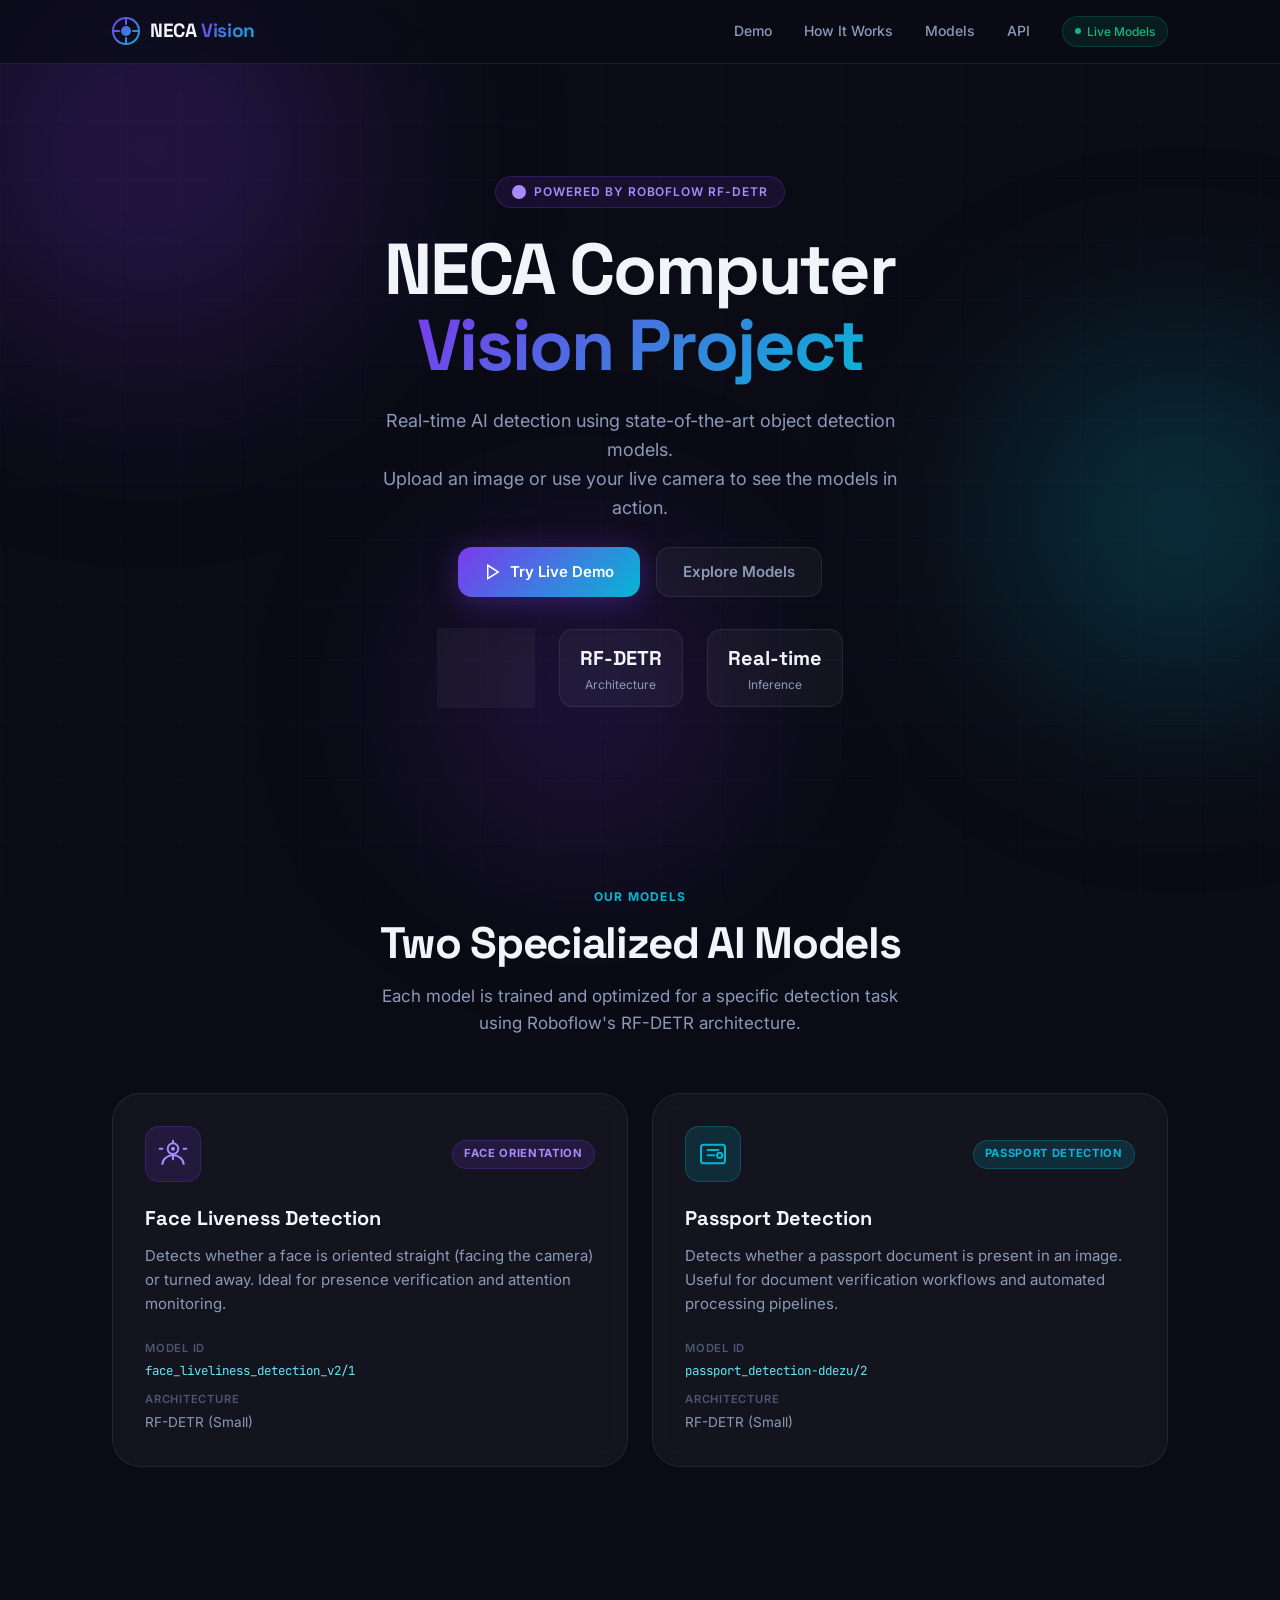
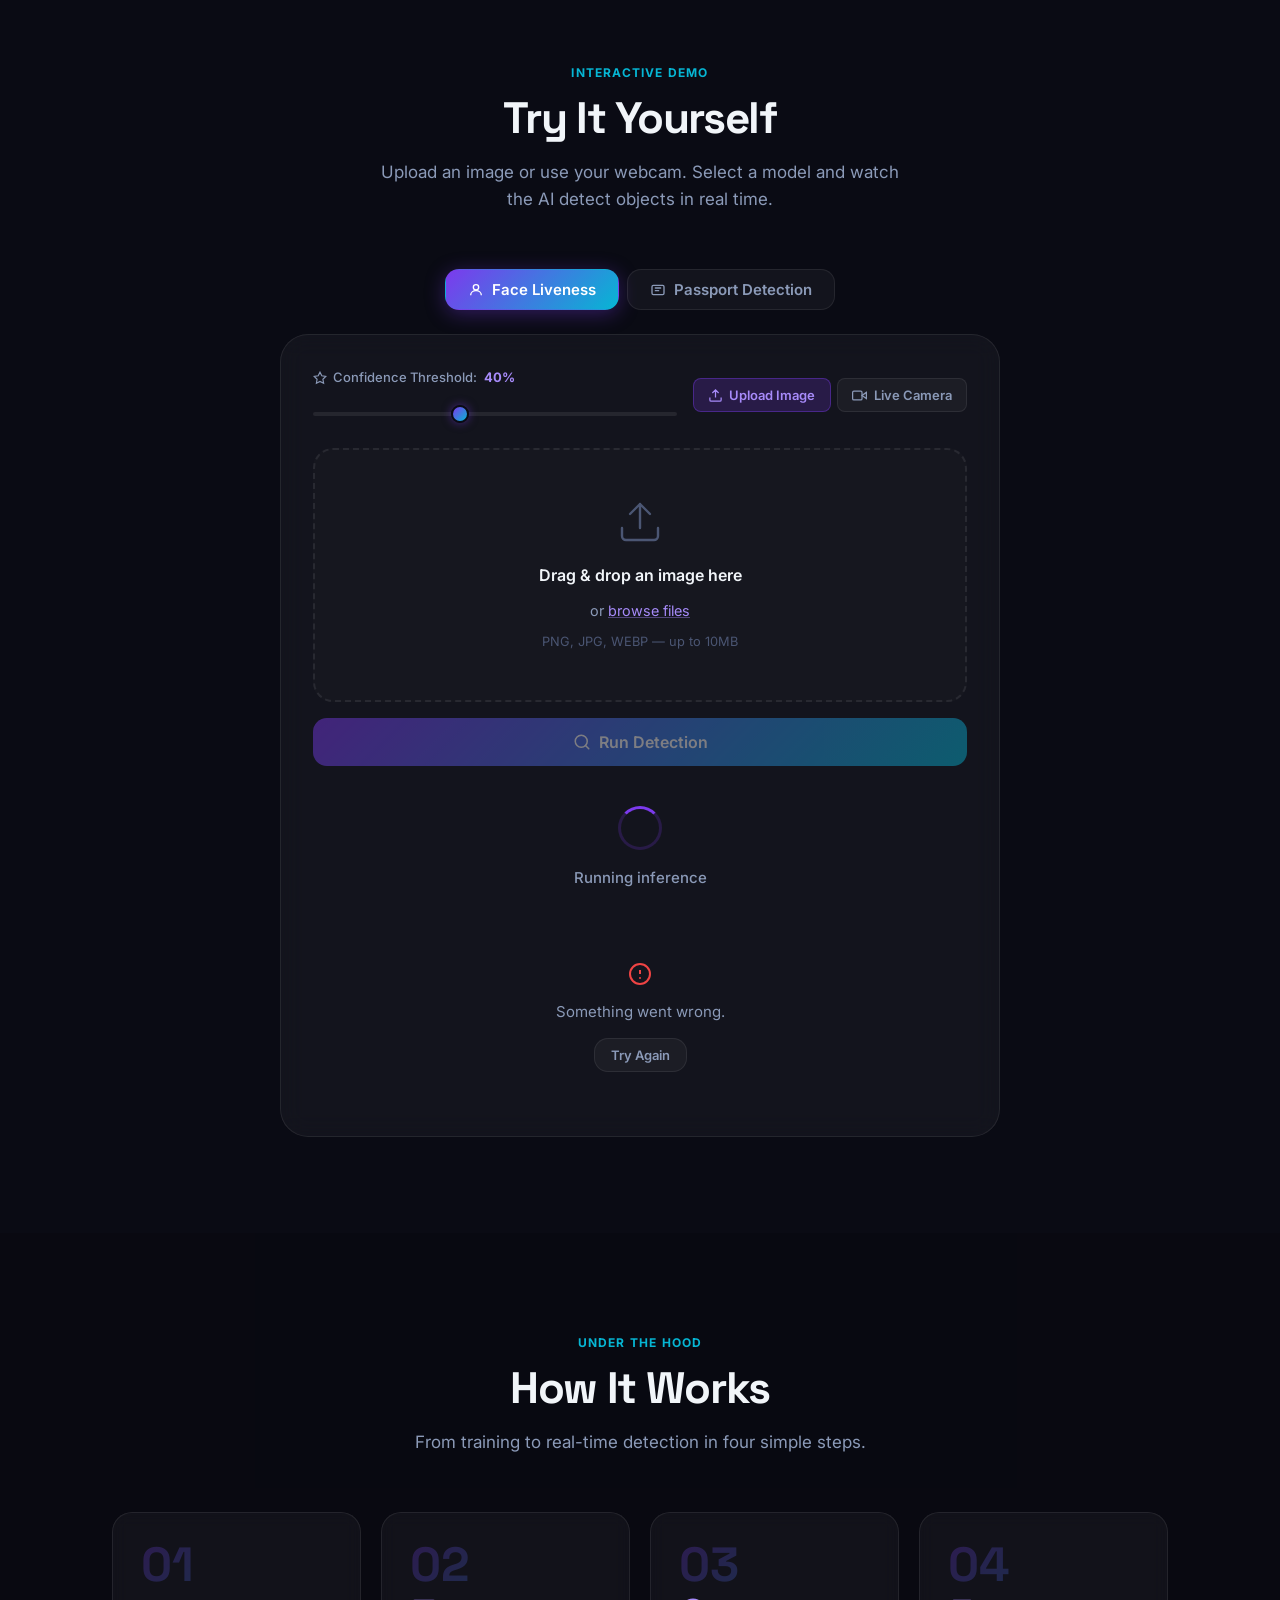
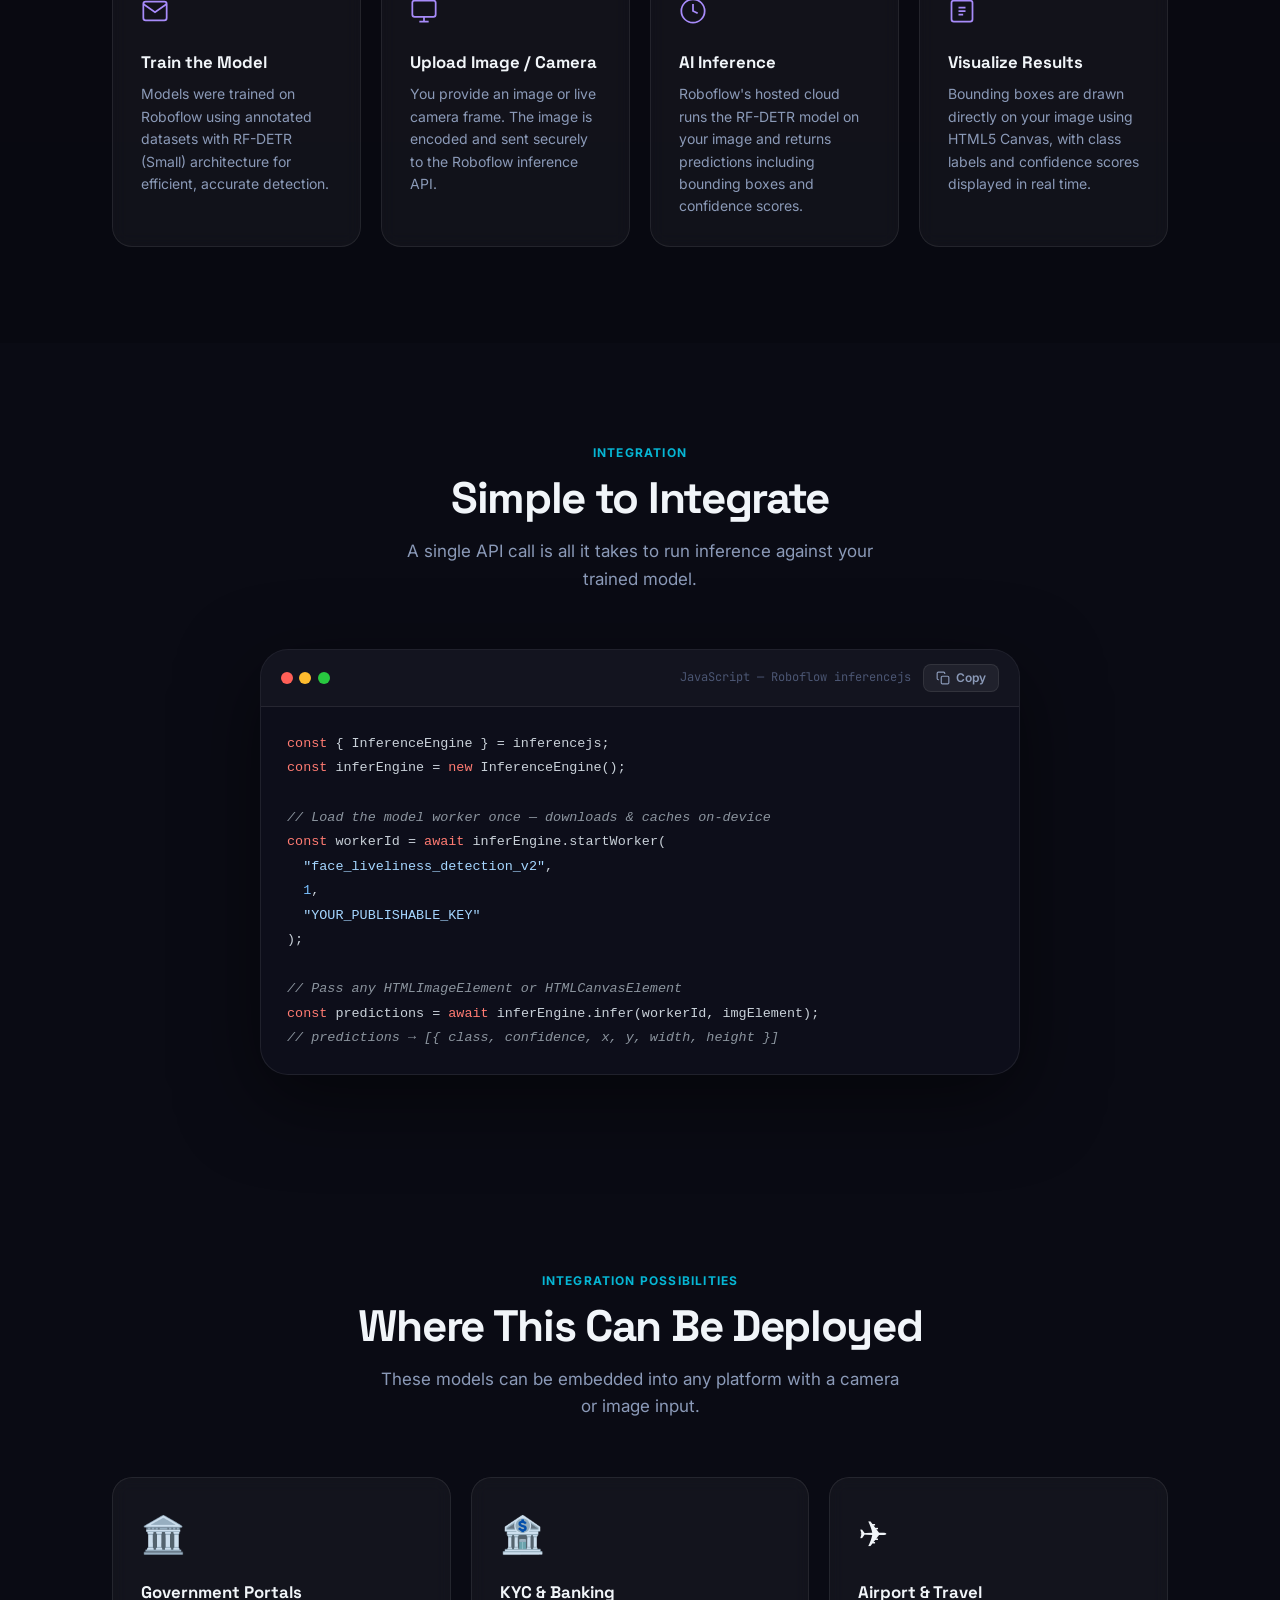
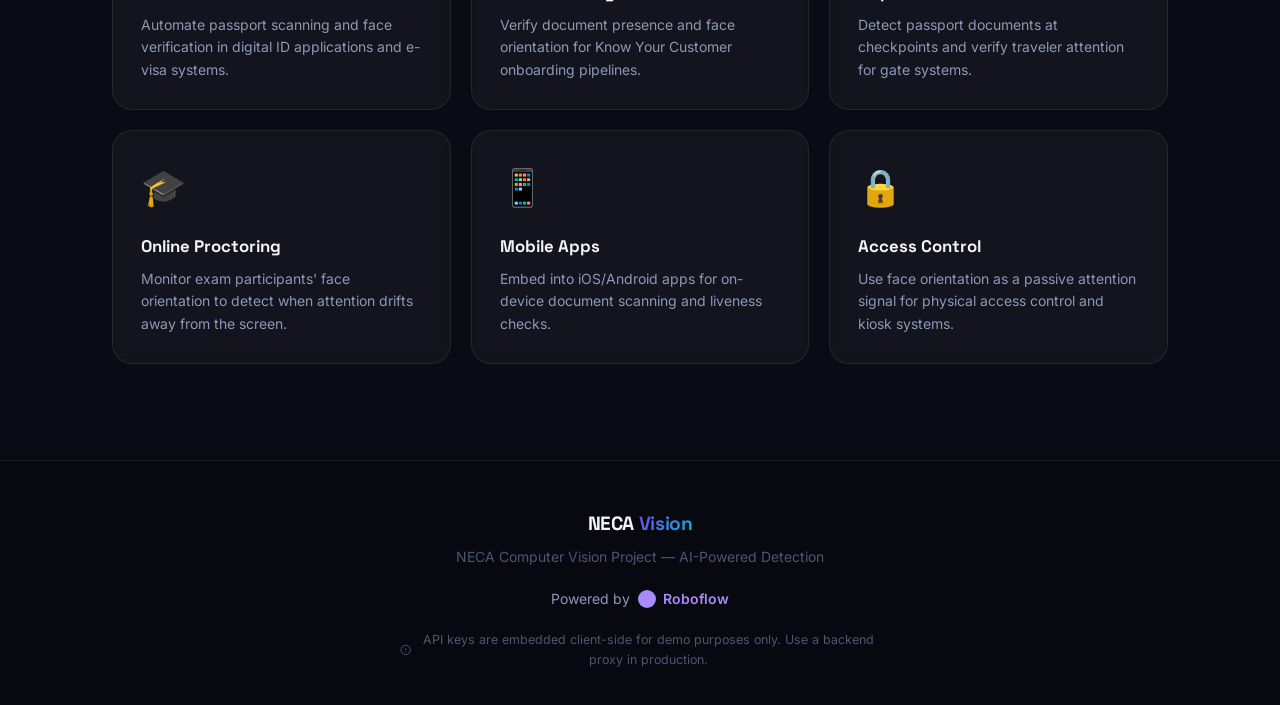
==== index.html @ ef8a3732 "Initialize project with modern UI tool" ====
<!DOCTYPE html>
<html lang="en">
<head>
  <meta charset="UTF-8" />
  <meta name="viewport" content="width=device-width, initial-scale=1.0" />
  <title>NECA Computer Vision Project | AI-Powered Detection</title>
  <meta name="description" content="NECA Computer Vision Project — Real-time AI object detection powered by Roboflow. Demonstrates face orientation and passport detection using state-of-the-art RF-DETR models." />

  <!-- Google Fonts -->
  <link rel="preconnect" href="https://fonts.googleapis.com" />
  <link rel="preconnect" href="https://fonts.gstatic.com" crossorigin />
  <link href="https://fonts.googleapis.com/css2?family=Space+Grotesk:wght@400;500;600;700;800&family=Inter:wght@300;400;500;600&family=JetBrains+Mono:wght@400;500&display=swap" rel="stylesheet" />

  <link rel="stylesheet" href="styles.css" />
</head>
<body>

  <!-- Animated Background -->
  <div class="bg-grid" aria-hidden="true"></div>
  <div class="bg-orbs" aria-hidden="true">
    <div class="orb orb-1"></div>
    <div class="orb orb-2"></div>
    <div class="orb orb-3"></div>
  </div>

  <!-- ─── HEADER ─── -->
  <header class="site-header" id="top">
    <div class="header-inner container">
      <div class="logo">
        <div class="logo-icon" aria-hidden="true">
          <svg width="28" height="28" viewBox="0 0 28 28" fill="none">
            <circle cx="14" cy="14" r="13" stroke="url(#lg1)" stroke-width="2"/>
            <circle cx="14" cy="14" r="5" fill="url(#lg2)"/>
            <line x1="14" y1="1" x2="14" y2="7" stroke="url(#lg1)" stroke-width="2" stroke-linecap="round"/>
            <line x1="14" y1="21" x2="14" y2="27" stroke="url(#lg1)" stroke-width="2" stroke-linecap="round"/>
            <line x1="1" y1="14" x2="7" y2="14" stroke="url(#lg1)" stroke-width="2" stroke-linecap="round"/>
            <line x1="21" y1="14" x2="27" y2="14" stroke="url(#lg1)" stroke-width="2" stroke-linecap="round"/>
            <defs>
              <linearGradient id="lg1" x1="0" y1="0" x2="28" y2="28" gradientUnits="userSpaceOnUse">
                <stop stop-color="#7C3AED"/>
                <stop offset="1" stop-color="#06B6D4"/>
              </linearGradient>
              <linearGradient id="lg2" x1="0" y1="0" x2="28" y2="28" gradientUnits="userSpaceOnUse">
                <stop stop-color="#7C3AED"/>
                <stop offset="1" stop-color="#06B6D4"/>
              </linearGradient>
            </defs>
          </svg>
        </div>
        <span class="logo-text">NECA<span class="logo-accent"> Vision</span></span>
      </div>
      <nav class="header-nav" aria-label="Main navigation">
        <a href="#demo" class="nav-link">Demo</a>
        <a href="#how-it-works" class="nav-link">How It Works</a>
        <a href="#models" class="nav-link">Models</a>
        <a href="#code-snippet" class="nav-link">API</a>
      </nav>
      <div class="header-badge">
        <span class="badge-dot" aria-hidden="true"></span>
        <span>Live Models</span>
      </div>
    </div>
  </header>

  <!-- ─── HERO ─── -->
  <section class="hero" aria-labelledby="hero-title">
    <div class="container hero-inner">
      <div class="hero-tag">
        <svg width="14" height="14" viewBox="0 0 14 14" fill="currentColor" aria-hidden="true"><circle cx="7" cy="7" r="7"/></svg>
        Powered by Roboflow RF-DETR
      </div>
      <h1 class="hero-title" id="hero-title">
        NECA Computer<br/>
        <span class="gradient-text">Vision Project</span>
      </h1>
      <p class="hero-sub">
        Real-time AI detection using state-of-the-art object detection models.<br/>
        Upload an image or use your live camera to see the models in action.
      </p>
      <div class="hero-actions">
        <a href="#demo" class="btn btn-primary" id="cta-demo">
          <svg width="18" height="18" fill="none" stroke="currentColor" stroke-width="2" viewBox="0 0 24 24" aria-hidden="true"><polygon points="5 3 19 12 5 21 5 3"/></svg>
          Try Live Demo
        </a>
        <a href="#models" class="btn btn-ghost" id="cta-models">Explore Models</a>
      </div>

      <!-- Floating stat pills -->
      <div class="hero-stats" aria-label="Project stats">
        <div class="stat-pill">
          <span class="stat-value">2</span>
          <span class="stat-label">AI Models</span>
        </div>
        <div class="stat-pill">
          <span class="stat-value">RF-DETR</span>
          <span class="stat-label">Architecture</span>
        </div>
        <div class="stat-pill">
          <span class="stat-value">Real-time</span>
          <span class="stat-label">Inference</span>
        </div>
      </div>
    </div>
  </section>

  <!-- ─── MODEL CARDS ─── -->
  <section class="models-section" id="models" aria-labelledby="models-title">
    <div class="container">
      <div class="section-header">
        <div class="section-tag">Our Models</div>
        <h2 class="section-title" id="models-title">Two Specialized AI Models</h2>
        <p class="section-sub">Each model is trained and optimized for a specific detection task using Roboflow's RF-DETR architecture.</p>
      </div>
      <div class="model-cards-grid">
        <!-- Model A Card -->
        <article class="model-card" aria-labelledby="model-a-title">
          <div class="model-card-header">
            <div class="model-icon model-icon-a" aria-hidden="true">
              <svg width="32" height="32" fill="none" stroke="currentColor" stroke-width="1.5" viewBox="0 0 24 24"><circle cx="12" cy="8" r="4"/><path d="M4 20c0-4 3.6-7 8-7s8 3 8 7"/><circle cx="12" cy="8" r="1.5" fill="currentColor" stroke="none"/><path d="M12 2v2M12 14v2M2 8h2M20 8h2" stroke-linecap="round"/></svg>
            </div>
            <span class="model-badge model-badge-a">Face Orientation</span>
          </div>
          <h3 class="model-card-title" id="model-a-title">Face Liveness Detection</h3>
          <p class="model-card-desc">Detects whether a face is oriented straight (facing the camera) or turned away. Ideal for presence verification and attention monitoring.</p>
          <div class="model-meta">
            <div class="model-meta-item">
              <span class="meta-label">Model ID</span>
              <code class="meta-value">face_liveliness_detection_v2/1</code>
            </div>
            <div class="model-meta-item">
              <span class="meta-label">Architecture</span>
              <span class="meta-value">RF-DETR (Small)</span>
            </div>
          </div>
        </article>

        <!-- Model B Card -->
        <article class="model-card" aria-labelledby="model-b-title">
          <div class="model-card-header">
            <div class="model-icon model-icon-b" aria-hidden="true">
              <svg width="32" height="32" fill="none" stroke="currentColor" stroke-width="1.5" viewBox="0 0 24 24"><rect x="3" y="5" width="18" height="14" rx="2"/><path d="M8 9h8M8 13h5" stroke-linecap="round"/><circle cx="17" cy="13" r="2"/></svg>
            </div>
            <span class="model-badge model-badge-b">Passport Detection</span>
          </div>
          <h3 class="model-card-title" id="model-b-title">Passport Detection</h3>
          <p class="model-card-desc">Detects whether a passport document is present in an image. Useful for document verification workflows and automated processing pipelines.</p>
          <div class="model-meta">
            <div class="model-meta-item">
              <span class="meta-label">Model ID</span>
              <code class="meta-value">passport_detection-ddezu/2</code>
            </div>
            <div class="model-meta-item">
              <span class="meta-label">Architecture</span>
              <span class="meta-value">RF-DETR (Small)</span>
            </div>
          </div>
        </article>
      </div>
    </div>
  </section>

  <!-- ─── DEMO SECTION ─── -->
  <section class="demo-section" id="demo" aria-labelledby="demo-title">
    <div class="container">
      <div class="section-header">
        <div class="section-tag">Interactive Demo</div>
        <h2 class="section-title" id="demo-title">Try It Yourself</h2>
        <p class="section-sub">Upload an image or use your webcam. Select a model and watch the AI detect objects in real time.</p>
      </div>

      <!-- Model Switcher -->
      <div class="model-switcher" role="tablist" aria-label="Model selection">
        <button class="model-tab active" id="tab-model-a" role="tab" aria-selected="true" aria-controls="demo-panel" data-model="face_liveliness_detection_v2/1" data-model-name="Face Liveness">
          <svg width="16" height="16" fill="none" stroke="currentColor" stroke-width="2" viewBox="0 0 24 24" aria-hidden="true"><circle cx="12" cy="8" r="4"/><path d="M4 20c0-4 3.6-7 8-7s8 3 8 7"/></svg>
          Face Liveness
        </button>
        <button class="model-tab" id="tab-model-b" role="tab" aria-selected="false" aria-controls="demo-panel" data-model="passport_detection-ddezu/2" data-model-name="Passport Detection">
          <svg width="16" height="16" fill="none" stroke="currentColor" stroke-width="2" viewBox="0 0 24 24" aria-hidden="true"><rect x="3" y="5" width="18" height="14" rx="2"/><path d="M8 9h8M8 13h5" stroke-linecap="round"/></svg>
          Passport Detection
        </button>
      </div>

      <!-- Demo Panel -->
      <div class="demo-panel" id="demo-panel" role="tabpanel">

        <!-- Controls Row -->
        <div class="controls-row">
          <!-- Confidence Slider -->
          <div class="control-group" id="confidence-control">
            <label for="confidence-slider" class="control-label">
              <svg width="14" height="14" fill="none" stroke="currentColor" stroke-width="2" viewBox="0 0 24 24" aria-hidden="true"><path d="M12 2l3.09 6.26L22 9.27l-5 4.87 1.18 6.88L12 17.77l-6.18 3.25L7 14.14 2 9.27l6.91-1.01L12 2z"/></svg>
              Confidence Threshold: <span id="confidence-val">40%</span>
            </label>
            <input type="range" id="confidence-slider" class="slider" min="1" max="99" value="40" aria-valuemin="1" aria-valuemax="99" aria-valuenow="40" />
          </div>

          <!-- Mode Toggle -->
          <div class="mode-toggle" role="group" aria-label="Input mode">
            <button class="mode-btn active" id="btn-upload-mode" aria-pressed="true">
              <svg width="15" height="15" fill="none" stroke="currentColor" stroke-width="2" viewBox="0 0 24 24" aria-hidden="true"><path d="M21 15v4a2 2 0 01-2 2H5a2 2 0 01-2-2v-4M17 8l-5-5-5 5M12 3v12"/></svg>
              Upload Image
            </button>
            <button class="mode-btn" id="btn-camera-mode" aria-pressed="false">
              <svg width="15" height="15" fill="none" stroke="currentColor" stroke-width="2" viewBox="0 0 24 24" aria-hidden="true"><path d="M23 7l-7 5 7 5V7z"/><rect x="1" y="5" width="15" height="14" rx="2"/></svg>
              Live Camera
            </button>
          </div>
        </div>

        <!-- Upload Mode Panel -->
        <div class="input-panel" id="upload-panel">
          <!-- Drop Zone -->
          <div class="drop-zone" id="drop-zone" role="button" tabindex="0" aria-label="Upload image area. Drag and drop or click to select.">
            <input type="file" id="file-input" accept="image/*" class="visually-hidden" aria-label="Select image file" />
            <div class="drop-zone-content" id="drop-zone-idle">
              <div class="drop-icon" aria-hidden="true">
                <svg width="48" height="48" fill="none" stroke="currentColor" stroke-width="1.2" viewBox="0 0 24 24"><path d="M21 15v4a2 2 0 01-2 2H5a2 2 0 01-2-2v-4M17 8l-5-5-5 5M12 3v12" stroke-linecap="round" stroke-linejoin="round"/></svg>
              </div>
              <p class="drop-primary">Drag &amp; drop an image here</p>
              <p class="drop-secondary">or <button class="inline-btn" id="browse-btn" type="button">browse files</button></p>
              <p class="drop-hint">PNG, JPG, WEBP — up to 10MB</p>
            </div>
          </div>

          <!-- Canvas Preview (hidden until image loaded) -->
          <div class="canvas-wrapper" id="canvas-wrapper" hidden>
            <canvas id="result-canvas" aria-label="Detection result visualization"></canvas>
            <button class="btn-icon clear-btn" id="clear-btn" title="Clear image" aria-label="Clear image">
              <svg width="16" height="16" fill="none" stroke="currentColor" stroke-width="2.5" viewBox="0 0 24 24"><line x1="18" y1="6" x2="6" y2="18"/><line x1="6" y1="6" x2="18" y2="18"/></svg>
            </button>
          </div>

          <!-- Detect Button -->
          <button class="btn btn-primary btn-detect" id="detect-btn" disabled aria-disabled="true">
            <svg width="18" height="18" fill="none" stroke="currentColor" stroke-width="2" viewBox="0 0 24 24" aria-hidden="true"><circle cx="11" cy="11" r="8"/><path d="M21 21l-4.35-4.35" stroke-linecap="round"/></svg>
            Run Detection
          </button>
        </div>

        <!-- Camera Mode Panel -->
        <div class="input-panel" id="camera-panel" hidden>
          <div class="camera-wrapper" id="camera-wrapper">
            <div class="camera-placeholder" id="camera-placeholder">
              <svg width="56" height="56" fill="none" stroke="currentColor" stroke-width="1.2" viewBox="0 0 24 24" aria-hidden="true"><path d="M23 7l-7 5 7 5V7z"/><rect x="1" y="5" width="15" height="14" rx="2"/></svg>
              <p>Camera not started</p>
            </div>
            <video id="video-feed" autoplay playsinline muted aria-label="Live camera feed" hidden></video>
            <canvas id="camera-canvas" aria-label="Camera detection overlay" hidden></canvas>
          </div>
          <div class="camera-controls">
            <button class="btn btn-primary" id="start-camera-btn">
              <svg width="16" height="16" fill="currentColor" viewBox="0 0 24 24" aria-hidden="true"><polygon points="5 3 19 12 5 21 5 3"/></svg>
              Start Camera
            </button>
            <button class="btn btn-danger" id="stop-camera-btn" hidden>
              <svg width="16" height="16" fill="currentColor" viewBox="0 0 24 24" aria-hidden="true"><rect x="6" y="6" width="12" height="12"/></svg>
              Stop Camera
            </button>
          </div>
        </div>

        <!-- Loading State -->
        <div class="loading-overlay" id="loading-overlay" hidden aria-live="polite" aria-label="Running detection...">
          <div class="spinner" aria-hidden="true"></div>
          <p class="loading-text">Running inference<span class="dots"></span></p>
        </div>

        <!-- Results Panel -->
        <div class="results-panel" id="results-panel" hidden>
          <h3 class="results-title">
            <svg width="18" height="18" fill="none" stroke="currentColor" stroke-width="2" viewBox="0 0 24 24" aria-hidden="true"><polyline points="22 12 18 12 15 21 9 3 6 12 2 12"/></svg>
            Detection Results
          </h3>

          <!-- Metric Cards -->
          <div class="metrics-row">
            <div class="metric-card" aria-label="Total detections">
              <div class="metric-value" id="metric-count">0</div>
              <div class="metric-label">Detections</div>
            </div>
            <div class="metric-card" aria-label="Average confidence">
              <div class="metric-value" id="metric-conf">—</div>
              <div class="metric-label">Avg Confidence</div>
            </div>
            <div class="metric-card" aria-label="Inference time">
              <div class="metric-value" id="metric-time">—</div>
              <div class="metric-label">Inference Time</div>
            </div>
          </div>

          <!-- Predictions List -->
          <div class="predictions-list" id="predictions-list" aria-label="Detected objects"></div>
        </div>

        <!-- Error State -->
        <div class="error-panel" id="error-panel" hidden role="alert">
          <svg width="24" height="24" fill="none" stroke="currentColor" stroke-width="2" viewBox="0 0 24 24" aria-hidden="true"><circle cx="12" cy="12" r="10"/><line x1="12" y1="8" x2="12" y2="12"/><line x1="12" y1="16" x2="12.01" y2="16" stroke-linecap="round"/></svg>
          <p id="error-message">Something went wrong.</p>
          <button class="btn btn-ghost btn-sm" id="retry-btn">Try Again</button>
        </div>

      </div><!-- /demo-panel -->
    </div>
  </section>

  <!-- ─── HOW IT WORKS ─── -->
  <section class="how-section" id="how-it-works" aria-labelledby="how-title">
    <div class="container">
      <div class="section-header">
        <div class="section-tag">Under the Hood</div>
        <h2 class="section-title" id="how-title">How It Works</h2>
        <p class="section-sub">From training to real-time detection in four simple steps.</p>
      </div>
      <div class="steps-grid" role="list">
        <div class="step-card" role="listitem">
          <div class="step-number" aria-hidden="true">01</div>
          <div class="step-icon" aria-hidden="true">
            <svg width="28" height="28" fill="none" stroke="currentColor" stroke-width="1.5" viewBox="0 0 24 24"><path d="M4 4h16c1.1 0 2 .9 2 2v12c0 1.1-.9 2-2 2H4c-1.1 0-2-.9-2-2V6c0-1.1.9-2 2-2z"/><polyline points="22,6 12,13 2,6"/></svg>
          </div>
          <h3 class="step-title">Train the Model</h3>
          <p class="step-desc">Models were trained on Roboflow using annotated datasets with RF-DETR (Small) architecture for efficient, accurate detection.</p>
        </div>
        <div class="step-card" role="listitem">
          <div class="step-number" aria-hidden="true">02</div>
          <div class="step-icon" aria-hidden="true">
            <svg width="28" height="28" fill="none" stroke="currentColor" stroke-width="1.5" viewBox="0 0 24 24"><rect x="2" y="3" width="20" height="14" rx="2"/><path d="M8 21h8M12 17v4"/></svg>
          </div>
          <h3 class="step-title">Upload Image / Camera</h3>
          <p class="step-desc">You provide an image or live camera frame. The image is encoded and sent securely to the Roboflow inference API.</p>
        </div>
        <div class="step-card" role="listitem">
          <div class="step-number" aria-hidden="true">03</div>
          <div class="step-icon" aria-hidden="true">
            <svg width="28" height="28" fill="none" stroke="currentColor" stroke-width="1.5" viewBox="0 0 24 24"><circle cx="12" cy="12" r="10"/><path d="M12 6v6l4 2"/></svg>
          </div>
          <h3 class="step-title">AI Inference</h3>
          <p class="step-desc">Roboflow's hosted cloud runs the RF-DETR model on your image and returns predictions including bounding boxes and confidence scores.</p>
        </div>
        <div class="step-card" role="listitem">
          <div class="step-number" aria-hidden="true">04</div>
          <div class="step-icon" aria-hidden="true">
            <svg width="28" height="28" fill="none" stroke="currentColor" stroke-width="1.5" viewBox="0 0 24 24"><rect x="3" y="3" width="18" height="18" rx="2"/><path d="M9 9h6M9 12h6M9 15h4"/></svg>
          </div>
          <h3 class="step-title">Visualize Results</h3>
          <p class="step-desc">Bounding boxes are drawn directly on your image using HTML5 Canvas, with class labels and confidence scores displayed in real time.</p>
        </div>
      </div>
    </div>
  </section>

  <!-- ─── CODE SNIPPET ─── -->
  <section class="code-section" id="code-snippet" aria-labelledby="code-title">
    <div class="container">
      <div class="section-header">
        <div class="section-tag">Integration</div>
        <h2 class="section-title" id="code-title">Simple to Integrate</h2>
        <p class="section-sub">A single API call is all it takes to run inference against your trained model.</p>
      </div>
      <div class="code-card">
        <div class="code-header">
          <div class="code-dots" aria-hidden="true">
            <span></span><span></span><span></span>
          </div>
          <span class="code-lang">JavaScript — Roboflow inferencejs</span>
          <button class="copy-btn" id="copy-code-btn" aria-label="Copy code to clipboard">
            <svg width="14" height="14" fill="none" stroke="currentColor" stroke-width="2" viewBox="0 0 24 24" aria-hidden="true"><rect x="9" y="9" width="13" height="13" rx="2"/><path d="M5 15H4a2 2 0 01-2-2V4a2 2 0 012-2h9a2 2 0 012 2v1"/></svg>
            Copy
          </button>
        </div>
        <pre class="code-body" id="code-block"><code><span class="kw">const</span> { InferenceEngine } = inferencejs;
<span class="kw">const</span> inferEngine = <span class="kw">new</span> InferenceEngine();

<span class="cmt">// Load the model worker once — downloads &amp; caches on-device</span>
<span class="kw">const</span> workerId = <span class="kw">await</span> inferEngine.startWorker(
  <span class="str">"face_liveliness_detection_v2"</span>,
  <span class="num">1</span>,
  <span class="str">"YOUR_PUBLISHABLE_KEY"</span>
);

<span class="cmt">// Pass any HTMLImageElement or HTMLCanvasElement</span>
<span class="kw">const</span> predictions = <span class="kw">await</span> inferEngine.infer(workerId, imgElement);
<span class="cmt">// predictions → [{ class, confidence, x, y, width, height }]</span></code></pre>
      </div>
    </div>
  </section>

  <!-- ─── USE CASES ─── -->
  <section class="usecases-section" aria-labelledby="usecases-title">
    <div class="container">
      <div class="section-header">
        <div class="section-tag">Integration Possibilities</div>
        <h2 class="section-title" id="usecases-title">Where This Can Be Deployed</h2>
        <p class="section-sub">These models can be embedded into any platform with a camera or image input.</p>
      </div>
      <div class="usecase-grid">
        <div class="usecase-card">
          <div class="usecase-icon" aria-hidden="true">🏛️</div>
          <h3 class="usecase-title">Government Portals</h3>
          <p class="usecase-desc">Automate passport scanning and face verification in digital ID applications and e-visa systems.</p>
        </div>
        <div class="usecase-card">
          <div class="usecase-icon" aria-hidden="true">🏦</div>
          <h3 class="usecase-title">KYC &amp; Banking</h3>
          <p class="usecase-desc">Verify document presence and face orientation for Know Your Customer onboarding pipelines.</p>
        </div>
        <div class="usecase-card">
          <div class="usecase-icon" aria-hidden="true">✈️</div>
          <h3 class="usecase-title">Airport &amp; Travel</h3>
          <p class="usecase-desc">Detect passport documents at checkpoints and verify traveler attention for gate systems.</p>
        </div>
        <div class="usecase-card">
          <div class="usecase-icon" aria-hidden="true">🎓</div>
          <h3 class="usecase-title">Online Proctoring</h3>
          <p class="usecase-desc">Monitor exam participants' face orientation to detect when attention drifts away from the screen.</p>
        </div>
        <div class="usecase-card">
          <div class="usecase-icon" aria-hidden="true">📱</div>
          <h3 class="usecase-title">Mobile Apps</h3>
          <p class="usecase-desc">Embed into iOS/Android apps for on-device document scanning and liveness checks.</p>
        </div>
        <div class="usecase-card">
          <div class="usecase-icon" aria-hidden="true">🔒</div>
          <h3 class="usecase-title">Access Control</h3>
          <p class="usecase-desc">Use face orientation as a passive attention signal for physical access control and kiosk systems.</p>
        </div>
      </div>
    </div>
  </section>

  <!-- ─── FOOTER ─── -->
  <footer class="site-footer" id="site-footer">
    <div class="container footer-inner">
      <div class="footer-brand">
        <span class="logo-text">NECA<span class="logo-accent"> Vision</span></span>
        <p class="footer-tagline">NECA Computer Vision Project — AI-Powered Detection</p>
      </div>
      <div class="footer-powered">
        <span>Powered by</span>
        <a href="https://roboflow.com" target="_blank" rel="noopener noreferrer" class="roboflow-badge" aria-label="Powered by Roboflow">
          <svg width="18" height="18" viewBox="0 0 100 100" fill="currentColor" aria-hidden="true"><circle cx="50" cy="50" r="50"/></svg>
          Roboflow
        </a>
      </div>
      <p class="footer-note">
        <svg width="14" height="14" fill="none" stroke="currentColor" stroke-width="2" viewBox="0 0 24 24" aria-hidden="true"><circle cx="12" cy="12" r="10"/><line x1="12" y1="8" x2="12" y2="12"/><line x1="12" y1="16" x2="12.01" y2="16" stroke-linecap="round"/></svg>
        API keys are embedded client-side for demo purposes only. Use a backend proxy in production.
      </p>
    </div>
  </footer>

  <script src="app.js"></script>
</body>
</html>
---- styles.css ----
/* ═══════════════════════════════════════════════════
   NECA Computer Vision Project — Design System
   ═══════════════════════════════════════════════════ */

/* ── Custom Properties ── */
:root {
  /* Colors */
  --clr-bg:          #0a0b14;
  --clr-bg-2:        #0e1020;
  --clr-surface:     rgba(255,255,255,0.04);
  --clr-surface-hover: rgba(255,255,255,0.07);
  --clr-border:      rgba(255,255,255,0.08);
  --clr-border-glow: rgba(124,58,237,0.35);

  --clr-purple:      #7c3aed;
  --clr-purple-lt:   #a78bfa;
  --clr-cyan:        #06b6d4;
  --clr-cyan-lt:     #67e8f9;
  --clr-green:       #10b981;
  --clr-green-lt:    #6ee7b7;
  --clr-orange:      #f59e0b;
  --clr-red:         #ef4444;
  --clr-red-lt:      #fca5a5;

  --clr-text:        #f1f5f9;
  --clr-text-muted:  #8b9ab8;
  --clr-text-faint:  #4b5673;

  /* Gradients */
  --grad-primary: linear-gradient(135deg, #7c3aed, #06b6d4);
  --grad-glow:    linear-gradient(135deg, rgba(124,58,237,.15), rgba(6,182,212,.15));

  /* Typography */
  --font-head:  'Space Grotesk', system-ui, sans-serif;
  --font-body:  'Inter', system-ui, sans-serif;
  --font-mono:  'JetBrains Mono', monospace;

  /* Spacing */
  --space-xs:   .375rem;
  --space-sm:   .75rem;
  --space-md:   1.25rem;
  --space-lg:   2rem;
  --space-xl:   3.5rem;
  --space-2xl:  6rem;

  /* Radius */
  --rad-sm:  8px;
  --rad-md:  14px;
  --rad-lg:  20px;
  --rad-xl:  28px;

  /* Transitions */
  --ease-out: cubic-bezier(.16,1,.3,1);
}

/* ── Reset ── */
*, *::before, *::after { box-sizing: border-box; margin: 0; padding: 0; }
html { scroll-behavior: smooth; font-size: 16px; }
body {
  font-family: var(--font-body);
  background: var(--clr-bg);
  color: var(--clr-text);
  line-height: 1.6;
  overflow-x: hidden;
  min-height: 100vh;
}
img, canvas, video { display: block; max-width: 100%; }
button { cursor: pointer; border: none; background: none; font-family: inherit; }
a { text-decoration: none; color: inherit; }
input[type=range] { appearance: none; -webkit-appearance: none; }

/* ── Utilities ── */
.visually-hidden {
  position: absolute; width: 1px; height: 1px;
  overflow: hidden; clip: rect(0,0,0,0); white-space: nowrap;
}
.container {
  max-width: 1120px;
  margin: 0 auto;
  padding: 0 var(--space-lg);
}

/* ── Background ── */
.bg-grid {
  position: fixed; inset: 0; z-index: 0;
  background-image:
    linear-gradient(rgba(124,58,237,.04) 1px, transparent 1px),
    linear-gradient(90deg, rgba(124,58,237,.04) 1px, transparent 1px);
  background-size: 60px 60px;
  pointer-events: none;
}
.bg-orbs { position: fixed; inset: 0; z-index: 0; pointer-events: none; }
.orb {
  position: absolute; border-radius: 50%;
  filter: blur(100px); opacity: .35;
  animation: orb-drift 18s ease-in-out infinite alternate;
}
.orb-1 { width: 600px; height: 600px; background: radial-gradient(#7c3aed, transparent 70%); top: -150px; left: -150px; }
.orb-2 { width: 500px; height: 500px; background: radial-gradient(#06b6d4, transparent 70%); top: 30%; right: -150px; animation-delay: -6s; }
.orb-3 { width: 400px; height: 400px; background: radial-gradient(#7c3aed, transparent 70%); bottom: 0; left: 30%; animation-delay: -12s; }

@keyframes orb-drift {
  from { transform: translate(0, 0) scale(1); }
  to   { transform: translate(40px, 30px) scale(1.05); }
}

/* ─────────────────────────────────────────
   HEADER
───────────────────────────────────────── */
.site-header {
  position: sticky; top: 0; z-index: 100;
  border-bottom: 1px solid var(--clr-border);
  background: rgba(10, 11, 20, 0.75);
  backdrop-filter: blur(18px) saturate(1.4);
  -webkit-backdrop-filter: blur(18px) saturate(1.4);
}
.header-inner {
  display: flex; align-items: center; gap: var(--space-lg);
  padding-top: 1rem; padding-bottom: 1rem;
}
.logo { display: flex; align-items: center; gap: .625rem; }
.logo-icon { display: flex; }
.logo-text {
  font-family: var(--font-head);
  font-weight: 700; font-size: 1.2rem; letter-spacing: -.02em;
}
.logo-accent { background: var(--grad-primary); -webkit-background-clip: text; -webkit-text-fill-color: transparent; background-clip: text; }
.header-nav { display: flex; gap: var(--space-lg); margin-left: auto; }
.nav-link {
  font-size: .875rem; font-weight: 500; color: var(--clr-text-muted);
  transition: color .2s;
}
.nav-link:hover { color: var(--clr-text); }
.header-badge {
  display: flex; align-items: center; gap: .375rem;
  font-size: .75rem; font-weight: 500; color: var(--clr-green);
  background: rgba(16,185,129,.1); border: 1px solid rgba(16,185,129,.2);
  border-radius: 99px; padding: .3rem .75rem;
}
.badge-dot {
  width: 6px; height: 6px; border-radius: 50%;
  background: var(--clr-green);
  animation: pulse-dot 2s ease-in-out infinite;
}
@keyframes pulse-dot {
  0%,100% { opacity: 1; transform: scale(1); }
  50% { opacity: .6; transform: scale(.75); }
}

/* ─────────────────────────────────────────
   HERO
───────────────────────────────────────── */
.hero {
  position: relative; z-index: 1;
  padding: 7rem 0 5rem;
  text-align: center;
}
.hero-inner { display: flex; flex-direction: column; align-items: center; gap: 1.5rem; }
.hero-tag {
  display: inline-flex; align-items: center; gap: .5rem;
  font-size: .75rem; font-weight: 600; letter-spacing: .08em; text-transform: uppercase;
  color: var(--clr-purple-lt);
  background: rgba(124,58,237,.12); border: 1px solid rgba(124,58,237,.25);
  border-radius: 99px; padding: .35rem 1rem;
  animation: fade-up .6s var(--ease-out) both;
}
.hero-title {
  font-family: var(--font-head);
  font-size: clamp(2.6rem, 6vw, 4.5rem);
  font-weight: 800; line-height: 1.05; letter-spacing: -.03em;
  animation: fade-up .6s .1s var(--ease-out) both;
}
.gradient-text {
  background: var(--grad-primary);
  -webkit-background-clip: text; -webkit-text-fill-color: transparent; background-clip: text;
}
.hero-sub {
  font-size: 1.125rem; color: var(--clr-text-muted); max-width: 560px;
  animation: fade-up .6s .2s var(--ease-out) both;
}
.hero-actions {
  display: flex; gap: 1rem; flex-wrap: wrap; justify-content: center;
  animation: fade-up .6s .3s var(--ease-out) both;
}
.hero-stats {
  display: flex; gap: 1.5rem; flex-wrap: wrap; justify-content: center;
  margin-top: .5rem;
  animation: fade-up .6s .4s var(--ease-out) both;
}
.stat-pill {
  display: flex; flex-direction: column; align-items: center;
  background: var(--clr-surface); border: 1px solid var(--clr-border);
  border-radius: var(--rad-md); padding: .75rem 1.25rem;
  backdrop-filter: blur(10px);
}
.stat-value { font-family: var(--font-head); font-weight: 700; font-size: 1.25rem; }
.stat-label { font-size: .75rem; color: var(--clr-text-muted); margin-top: .1rem; }

/* ─────────────────────────────────────────
   BUTTONS
───────────────────────────────────────── */
.btn {
  display: inline-flex; align-items: center; gap: .5rem;
  font-family: var(--font-body); font-weight: 600; font-size: .9375rem;
  padding: .75rem 1.625rem; border-radius: var(--rad-md);
  transition: all .22s var(--ease-out);
  position: relative; overflow: hidden;
}
.btn::before {
  content: ''; position: absolute; inset: 0;
  background: rgba(255,255,255,.08);
  opacity: 0; transition: opacity .2s;
}
.btn:hover::before { opacity: 1; }

.btn-primary {
  background: var(--grad-primary);
  color: #fff;
  box-shadow: 0 4px 30px rgba(124,58,237,.35);
}
.btn-primary:hover { transform: translateY(-2px); box-shadow: 0 8px 40px rgba(124,58,237,.5); }
.btn-primary:active { transform: translateY(0); }

.btn-ghost {
  background: var(--clr-surface); border: 1px solid var(--clr-border);
  color: var(--clr-text-muted);
  backdrop-filter: blur(8px);
}
.btn-ghost:hover { color: var(--clr-text); border-color: rgba(255,255,255,.18); }

.btn-danger {
  background: rgba(239,68,68,.15); border: 1px solid rgba(239,68,68,.3);
  color: var(--clr-red-lt);
}
.btn-danger:hover { background: rgba(239,68,68,.25); }

.btn-sm { font-size: .8125rem; padding: .5rem 1rem; }

.btn-detect {
  width: 100%; justify-content: center; margin-top: 1rem;
  font-size: 1rem; padding: .875rem;
}
.btn-detect:disabled {
  opacity: .45; cursor: not-allowed; transform: none !important;
  box-shadow: none !important;
}

.btn-icon {
  display: inline-flex; align-items: center; justify-content: center;
  width: 32px; height: 32px; border-radius: 50%;
  background: rgba(255,255,255,.1); color: var(--clr-text-muted);
  transition: all .2s;
}
.btn-icon:hover { background: rgba(255,255,255,.18); color: var(--clr-text); }

.inline-btn {
  background: none; border: none; font-family: inherit; font-size: inherit;
  color: var(--clr-purple-lt); cursor: pointer; text-decoration: underline;
  text-decoration-color: rgba(167,139,250,.4);
  transition: color .2s;
}
.inline-btn:hover { color: #fff; }

/* ─────────────────────────────────────────
   SECTION COMMON
───────────────────────────────────────── */
.models-section,
.demo-section,
.how-section,
.code-section,
.usecases-section {
  position: relative; z-index: 1;
  padding: var(--space-2xl) 0;
}
.section-header { text-align: center; margin-bottom: 3.5rem; }
.section-tag {
  display: inline-block;
  font-size: .75rem; font-weight: 700; letter-spacing: .1em; text-transform: uppercase;
  color: var(--clr-cyan); margin-bottom: .75rem;
}
.section-title {
  font-family: var(--font-head);
  font-size: clamp(1.75rem, 4vw, 2.75rem);
  font-weight: 800; letter-spacing: -.03em; line-height: 1.1;
  margin-bottom: 1rem;
}
.section-sub { font-size: 1.0625rem; color: var(--clr-text-muted); max-width: 520px; margin: 0 auto; }

/* ─────────────────────────────────────────
   MODEL CARDS
───────────────────────────────────────── */
.model-cards-grid {
  display: grid;
  grid-template-columns: repeat(auto-fit, minmax(320px, 1fr));
  gap: 1.5rem;
}
.model-card {
  background: var(--clr-surface);
  border: 1px solid var(--clr-border);
  border-radius: var(--rad-xl); padding: 2rem;
  backdrop-filter: blur(12px);
  transition: all .3s var(--ease-out);
  position: relative; overflow: hidden;
}
.model-card::before {
  content: ''; position: absolute; inset: 0;
  background: var(--grad-glow);
  opacity: 0; transition: opacity .3s;
}
.model-card:hover {
  transform: translateY(-4px);
  border-color: var(--clr-border-glow);
  box-shadow: 0 24px 60px rgba(124,58,237,.2);
}
.model-card:hover::before { opacity: 1; }
.model-card-header {
  display: flex; align-items: center; justify-content: space-between;
  margin-bottom: 1.25rem;
}
.model-icon {
  width: 56px; height: 56px; border-radius: var(--rad-md);
  display: flex; align-items: center; justify-content: center;
}
.model-icon-a { background: rgba(124,58,237,.15); color: var(--clr-purple-lt); border: 1px solid rgba(124,58,237,.25); }
.model-icon-b { background: rgba(6,182,212,.15); color: var(--clr-cyan); border: 1px solid rgba(6,182,212,.25); }
.model-badge {
  font-size: .7rem; font-weight: 700; letter-spacing: .06em; text-transform: uppercase;
  padding: .3rem .7rem; border-radius: 99px;
}
.model-badge-a { background: rgba(124,58,237,.15); color: var(--clr-purple-lt); border: 1px solid rgba(124,58,237,.25); }
.model-badge-b { background: rgba(6,182,212,.15); color: var(--clr-cyan); border: 1px solid rgba(6,182,212,.25); }
.model-card-title {
  font-family: var(--font-head); font-size: 1.25rem; font-weight: 700;
  margin-bottom: .625rem; position: relative;
}
.model-card-desc { color: var(--clr-text-muted); font-size: .9375rem; margin-bottom: 1.5rem; position: relative; }
.model-meta { display: flex; flex-direction: column; gap: .625rem; position: relative; }
.model-meta-item { display: flex; flex-direction: column; gap: .2rem; }
.meta-label { font-size: .7rem; font-weight: 600; text-transform: uppercase; letter-spacing: .07em; color: var(--clr-text-faint); }
.meta-value { font-size: .85rem; color: var(--clr-text-muted); }
code.meta-value { font-family: var(--font-mono); font-size: .78rem; color: var(--clr-cyan-lt); }

/* ─────────────────────────────────────────
   DEMO PANEL
───────────────────────────────────────── */
.model-switcher {
  display: flex; gap: .5rem; justify-content: center;
  margin-bottom: 1.5rem;
}
.model-tab {
  display: inline-flex; align-items: center; gap: .5rem;
  font-size: .9375rem; font-weight: 600;
  padding: .625rem 1.375rem; border-radius: var(--rad-md);
  background: var(--clr-surface); border: 1px solid var(--clr-border);
  color: var(--clr-text-muted);
  transition: all .25s var(--ease-out);
}
.model-tab:hover { color: var(--clr-text); border-color: rgba(255,255,255,.18); }
.model-tab.active {
  background: var(--grad-primary);
  border-color: transparent; color: #fff;
  box-shadow: 0 4px 20px rgba(124,58,237,.35);
}

.demo-panel {
  background: var(--clr-surface);
  border: 1px solid var(--clr-border);
  border-radius: var(--rad-xl); padding: 2rem;
  backdrop-filter: blur(12px);
  max-width: 720px; margin: 0 auto;
  position: relative;
}

/* Controls Row */
.controls-row {
  display: flex; align-items: center; gap: 1rem;
  flex-wrap: wrap; margin-bottom: 1.5rem;
}
.control-group { flex: 1; min-width: 200px; }
.control-label {
  display: flex; align-items: center; gap: .4rem;
  font-size: .8125rem; font-weight: 500; color: var(--clr-text-muted);
  margin-bottom: .625rem;
}
#confidence-val { color: var(--clr-purple-lt); font-weight: 700; }

/* Slider */
.slider {
  width: 100%; height: 4px;
  background: var(--clr-border);
  border-radius: 99px; outline: none; cursor: pointer;
}
.slider::-webkit-slider-thumb {
  -webkit-appearance: none;
  width: 18px; height: 18px; border-radius: 50%;
  background: var(--grad-primary);
  border: 2px solid #0a0b14;
  box-shadow: 0 0 10px rgba(124,58,237,.5);
  cursor: pointer;
  transition: transform .15s;
}
.slider::-webkit-slider-thumb:hover { transform: scale(1.25); }
.slider::-moz-range-thumb {
  width: 18px; height: 18px; border-radius: 50%;
  background: var(--grad-primary);
  border: 2px solid #0a0b14; cursor: pointer;
}

/* Mode Toggle */
.mode-toggle { display: flex; gap: .375rem; }
.mode-btn {
  display: inline-flex; align-items: center; gap: .4rem;
  font-size: .8125rem; font-weight: 600;
  padding: .5rem .9rem; border-radius: var(--rad-sm);
  background: var(--clr-surface); border: 1px solid var(--clr-border);
  color: var(--clr-text-muted);
  transition: all .2s;
}
.mode-btn:hover { color: var(--clr-text); }
.mode-btn.active {
  background: rgba(124,58,237,.2); border-color: rgba(124,58,237,.4);
  color: var(--clr-purple-lt);
}

/* Drop Zone */
.drop-zone {
  border: 2px dashed var(--clr-border);
  border-radius: var(--rad-lg); padding: 3rem 2rem;
  text-align: center; cursor: pointer;
  transition: all .25s;
  background: rgba(255,255,255,.015);
}
.drop-zone:hover, .drop-zone.drag-over {
  border-color: rgba(124,58,237,.5);
  background: rgba(124,58,237,.05);
}
.drop-zone.drag-over { border-color: var(--clr-purple); }
.drop-zone-content { display: flex; flex-direction: column; align-items: center; gap: .625rem; }
.drop-icon { color: var(--clr-text-faint); transition: color .25s; }
.drop-zone:hover .drop-icon { color: var(--clr-purple-lt); }
.drop-primary { font-weight: 600; font-size: 1rem; }
.drop-secondary { color: var(--clr-text-muted); font-size: .9rem; }
.drop-hint { color: var(--clr-text-faint); font-size: .8rem; }

/* Canvas Wrapper */
.canvas-wrapper {
  position: relative; border-radius: var(--rad-md); overflow: hidden;
  border: 1px solid var(--clr-border);
}
.canvas-wrapper canvas { width: 100%; height: auto; display: block; }
.clear-btn { position: absolute; top: .625rem; right: .625rem; z-index: 5; }

/* Camera */
.camera-wrapper {
  position: relative; border-radius: var(--rad-lg); overflow: hidden;
  background: rgba(0,0,0,.4); min-height: 280px;
  border: 1px solid var(--clr-border);
  display: flex; align-items: center; justify-content: center;
}
.camera-placeholder { display: flex; flex-direction: column; align-items: center; gap: 1rem; color: var(--clr-text-faint); padding: 2rem; }
#video-feed, #camera-canvas { width: 100%; height: auto; }
#camera-canvas { position: absolute; top: 0; left: 0; }
.camera-controls { display: flex; gap: .75rem; margin-top: 1rem; justify-content: center; }

/* Loading */
.loading-overlay {
  display: flex; flex-direction: column; align-items: center; gap: 1rem;
  padding: 2.5rem 1rem;
}
.spinner {
  width: 44px; height: 44px; border-radius: 50%;
  border: 3px solid rgba(124,58,237,.2);
  border-top-color: var(--clr-purple);
  animation: spin .75s linear infinite;
}
@keyframes spin { to { transform: rotate(360deg); } }
.loading-text { color: var(--clr-text-muted); font-size: .9375rem; font-weight: 500; }
.dots::after {
  content: '';
  animation: dots 1.5s steps(4, end) infinite;
}
@keyframes dots {
  0%   { content: ''; }
  25%  { content: '.'; }
  50%  { content: '..'; }
  75%  { content: '...'; }
  100% { content: ''; }
}

/* Results Panel */
.results-panel {
  border-top: 1px solid var(--clr-border);
  padding-top: 1.5rem; margin-top: 1.5rem;
  animation: fade-up .4s var(--ease-out) both;
}
.results-title {
  display: flex; align-items: center; gap: .5rem;
  font-family: var(--font-head); font-size: 1.05rem; font-weight: 700;
  margin-bottom: 1.25rem; color: var(--clr-text);
}

.metrics-row {
  display: grid; grid-template-columns: repeat(3, 1fr); gap: .875rem;
  margin-bottom: 1.25rem;
}
.metric-card {
  background: var(--grad-glow);
  border: 1px solid rgba(124,58,237,.18);
  border-radius: var(--rad-md); padding: 1rem;
  text-align: center;
}
.metric-value {
  font-family: var(--font-head); font-size: 1.625rem; font-weight: 800;
  background: var(--grad-primary);
  -webkit-background-clip: text; -webkit-text-fill-color: transparent; background-clip: text;
}
.metric-label { font-size: .72rem; font-weight: 600; text-transform: uppercase; letter-spacing: .07em; color: var(--clr-text-faint); margin-top: .25rem; }

.predictions-list { display: flex; flex-direction: column; gap: .5rem; }
.prediction-item {
  display: flex; align-items: center; justify-content: space-between;
  background: rgba(255,255,255,.03); border: 1px solid var(--clr-border);
  border-radius: var(--rad-sm); padding: .625rem 1rem;
  animation: fade-up .3s var(--ease-out) both;
}
.pred-left { display: flex; align-items: center; gap: .625rem; }
.pred-dot { width: 10px; height: 10px; border-radius: 50%; flex-shrink: 0; }
.pred-class { font-weight: 600; font-size: .9rem; }
.pred-right { display: flex; align-items: center; gap: .75rem; }
.pred-conf-bar { width: 80px; height: 4px; background: var(--clr-border); border-radius: 99px; overflow: hidden; }
.pred-conf-fill { height: 100%; border-radius: 99px; background: var(--grad-primary); transition: width .4s var(--ease-out); }
.pred-conf-val { font-family: var(--font-mono); font-size: .8rem; color: var(--clr-text-muted); min-width: 40px; text-align: right; }

/* Error Panel */
.error-panel {
  display: flex; flex-direction: column; align-items: center; gap: .875rem;
  padding: 2rem; color: var(--clr-red-lt);
  animation: fade-up .3s var(--ease-out) both;
}
.error-panel svg { color: var(--clr-red); }
.error-panel p { text-align: center; font-size: .9375rem; color: var(--clr-text-muted); }

/* ─────────────────────────────────────────
   HOW IT WORKS
───────────────────────────────────────── */
.how-section { background: rgba(0,0,0,.15); }
.steps-grid {
  display: grid;
  grid-template-columns: repeat(auto-fit, minmax(220px, 1fr));
  gap: 1.25rem;
}
.step-card {
  background: var(--clr-surface); border: 1px solid var(--clr-border);
  border-radius: var(--rad-lg); padding: 1.75rem;
  backdrop-filter: blur(8px);
  transition: all .3s var(--ease-out);
  position: relative; overflow: hidden;
}
.step-card:hover { transform: translateY(-4px); border-color: var(--clr-border-glow); }
.step-number {
  font-family: var(--font-head); font-size: 3rem; font-weight: 900;
  line-height: 1;
  background: var(--grad-primary);
  -webkit-background-clip: text; -webkit-text-fill-color: transparent; background-clip: text;
  opacity: .25; margin-bottom: .5rem;
}
.step-icon { color: var(--clr-purple-lt); margin-bottom: 1rem; }
.step-title { font-family: var(--font-head); font-size: 1.05rem; font-weight: 700; margin-bottom: .5rem; }
.step-desc { font-size: .875rem; color: var(--clr-text-muted); line-height: 1.6; }

/* ─────────────────────────────────────────
   CODE SNIPPET
───────────────────────────────────────── */
.code-card {
  background: #0d0e1a; border: 1px solid var(--clr-border);
  border-radius: var(--rad-xl); overflow: hidden;
  max-width: 760px; margin: 0 auto;
  box-shadow: 0 24px 80px rgba(0,0,0,.5);
}
.code-header {
  display: flex; align-items: center; gap: .75rem;
  padding: .875rem 1.25rem;
  border-bottom: 1px solid var(--clr-border);
  background: rgba(255,255,255,.025);
}
.code-dots { display: flex; gap: .4rem; }
.code-dots span { width: 12px; height: 12px; border-radius: 50%; background: var(--clr-border); }
.code-dots span:nth-child(1) { background: #ff5f57; }
.code-dots span:nth-child(2) { background: #febc2e; }
.code-dots span:nth-child(3) { background: #28c840; }
.code-lang { margin-left: auto; font-size: .75rem; color: var(--clr-text-faint); font-family: var(--font-mono); }
.copy-btn {
  display: inline-flex; align-items: center; gap: .375rem;
  font-size: .75rem; font-weight: 600; color: var(--clr-text-muted);
  background: rgba(255,255,255,.06); border: 1px solid var(--clr-border);
  border-radius: var(--rad-sm); padding: .35rem .75rem;
  transition: all .2s;
}
.copy-btn:hover { color: var(--clr-text); background: rgba(255,255,255,.1); }
.copy-btn.copied { color: var(--clr-green); border-color: rgba(16,185,129,.3); }
.code-body {
  padding: 1.5rem 1.625rem; overflow-x: auto;
  font-family: var(--font-mono); font-size: .84rem; line-height: 1.75;
  color: #c9d1d9;
}
.kw  { color: #ff7b72; }
.str { color: #a5d6ff; }
.num { color: #79c0ff; }
.cmt { color: #8b949e; font-style: italic; }

/* ─────────────────────────────────────────
   USE CASES
───────────────────────────────────────── */
.usecase-grid {
  display: grid;
  grid-template-columns: repeat(auto-fit, minmax(250px, 1fr));
  gap: 1.25rem;
}
.usecase-card {
  background: var(--clr-surface); border: 1px solid var(--clr-border);
  border-radius: var(--rad-lg); padding: 1.75rem;
  backdrop-filter: blur(8px);
  transition: all .3s var(--ease-out);
}
.usecase-card:hover { transform: translateY(-4px); border-color: var(--clr-border-glow); box-shadow: 0 16px 40px rgba(124,58,237,.15); }
.usecase-icon { font-size: 2.25rem; margin-bottom: 1rem; display: block; }
.usecase-title { font-family: var(--font-head); font-size: 1.05rem; font-weight: 700; margin-bottom: .5rem; }
.usecase-desc { font-size: .875rem; color: var(--clr-text-muted); line-height: 1.6; }

/* ─────────────────────────────────────────
   FOOTER
───────────────────────────────────────── */
.site-footer {
  position: relative; z-index: 1;
  border-top: 1px solid var(--clr-border);
  background: rgba(0,0,0,.2);
  padding: 3rem 0;
}
.footer-inner {
  display: flex; flex-direction: column; align-items: center; gap: 1.25rem;
  text-align: center;
}
.footer-brand {}
.footer-tagline { font-size: .875rem; color: var(--clr-text-faint); margin-top: .375rem; }
.footer-powered { display: flex; align-items: center; gap: .5rem; font-size: .875rem; color: var(--clr-text-muted); }
.roboflow-badge {
  display: inline-flex; align-items: center; gap: .4rem;
  color: var(--clr-purple-lt); font-weight: 600;
  transition: color .2s;
}
.roboflow-badge:hover { color: #fff; }
.footer-note {
  display: flex; align-items: center; gap: .4rem;
  font-size: .78rem; color: var(--clr-text-faint);
  max-width: 480px; text-align: center;
}

/* ─────────────────────────────────────────
   ANIMATIONS
───────────────────────────────────────── */
@keyframes fade-up {
  from { opacity: 0; transform: translateY(18px); }
  to   { opacity: 1; transform: translateY(0); }
}

/* Intersection observer reveal */
.reveal {
  opacity: 0; transform: translateY(24px);
  transition: opacity .6s var(--ease-out), transform .6s var(--ease-out);
}
.reveal.visible { opacity: 1; transform: translateY(0); }

/* ─────────────────────────────────────────
   RESPONSIVE
───────────────────────────────────────── */
@media (max-width: 768px) {
  .header-nav { display: none; }
  .hero { padding: 4rem 0 3rem; }
  .hero-title { font-size: 2.2rem; }
  .metrics-row { grid-template-columns: 1fr 1fr; }
  .metrics-row .metric-card:last-child { grid-column: span 2; }
  .controls-row { flex-direction: column; align-items: stretch; }
  .mode-toggle { justify-content: center; }
  .demo-panel { padding: 1.25rem; }
  .steps-grid { grid-template-columns: 1fr; }
}
@media (max-width: 480px) {
  .hero-actions { flex-direction: column; align-items: center; }
  .hero-stats { gap: .75rem; }
  .model-switcher { flex-direction: column; }
  .model-tab { justify-content: center; }
}
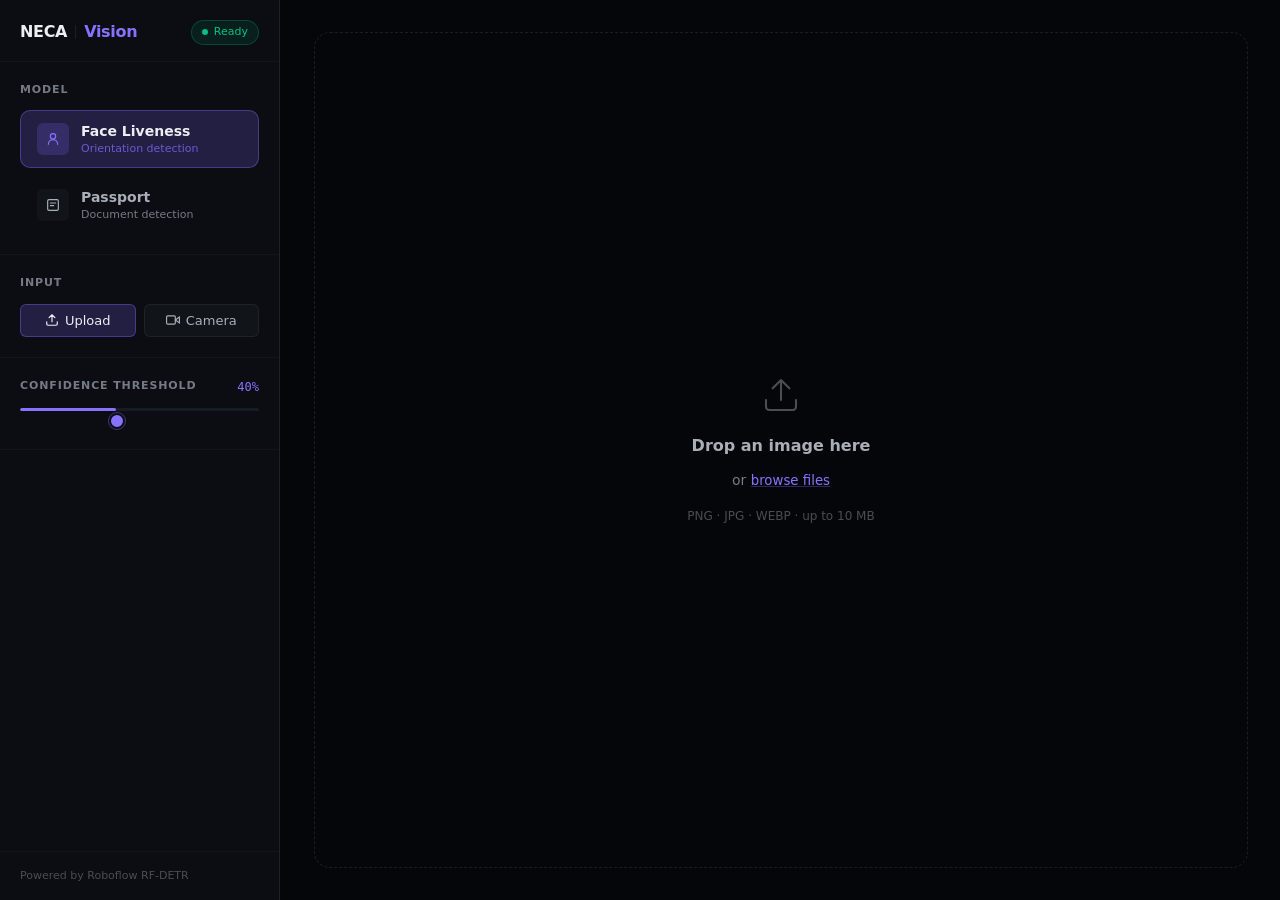
==== commit c496765d: "feat: setup root index to redirect to v2 app" ====
--- a/index.html
+++ b/index.html
@@ -1,453 +1,11 @@
 <!DOCTYPE html>
 <html lang="en">
 <head>
-  <meta charset="UTF-8" />
-  <meta name="viewport" content="width=device-width, initial-scale=1.0" />
-  <title>NECA Computer Vision Project | AI-Powered Detection</title>
-  <meta name="description" content="NECA Computer Vision Project — Real-time AI object detection powered by Roboflow. Demonstrates face orientation and passport detection using state-of-the-art RF-DETR models." />
-
-  <!-- Google Fonts -->
-  <link rel="preconnect" href="https://fonts.googleapis.com" />
-  <link rel="preconnect" href="https://fonts.gstatic.com" crossorigin />
-  <link href="https://fonts.googleapis.com/css2?family=Space+Grotesk:wght@400;500;600;700;800&family=Inter:wght@300;400;500;600&family=JetBrains+Mono:wght@400;500&display=swap" rel="stylesheet" />
-
-  <link rel="stylesheet" href="styles.css" />
+  <meta charset="UTF-8">
+  <meta http-equiv="refresh" content="0; url=v2/neca-tool.html">
+  <title>Redirecting to NECA Vision...</title>
 </head>
 <body>
-
-  <!-- Animated Background -->
-  <div class="bg-grid" aria-hidden="true"></div>
-  <div class="bg-orbs" aria-hidden="true">
-    <div class="orb orb-1"></div>
-    <div class="orb orb-2"></div>
-    <div class="orb orb-3"></div>
-  </div>
-
-  <!-- ─── HEADER ─── -->
-  <header class="site-header" id="top">
-    <div class="header-inner container">
-      <div class="logo">
-        <div class="logo-icon" aria-hidden="true">
-          <svg width="28" height="28" viewBox="0 0 28 28" fill="none">
-            <circle cx="14" cy="14" r="13" stroke="url(#lg1)" stroke-width="2"/>
-            <circle cx="14" cy="14" r="5" fill="url(#lg2)"/>
-            <line x1="14" y1="1" x2="14" y2="7" stroke="url(#lg1)" stroke-width="2" stroke-linecap="round"/>
-            <line x1="14" y1="21" x2="14" y2="27" stroke="url(#lg1)" stroke-width="2" stroke-linecap="round"/>
-            <line x1="1" y1="14" x2="7" y2="14" stroke="url(#lg1)" stroke-width="2" stroke-linecap="round"/>
-            <line x1="21" y1="14" x2="27" y2="14" stroke="url(#lg1)" stroke-width="2" stroke-linecap="round"/>
-            <defs>
-              <linearGradient id="lg1" x1="0" y1="0" x2="28" y2="28" gradientUnits="userSpaceOnUse">
-                <stop stop-color="#7C3AED"/>
-                <stop offset="1" stop-color="#06B6D4"/>
-              </linearGradient>
-              <linearGradient id="lg2" x1="0" y1="0" x2="28" y2="28" gradientUnits="userSpaceOnUse">
-                <stop stop-color="#7C3AED"/>
-                <stop offset="1" stop-color="#06B6D4"/>
-              </linearGradient>
-            </defs>
-          </svg>
-        </div>
-        <span class="logo-text">NECA<span class="logo-accent"> Vision</span></span>
-      </div>
-      <nav class="header-nav" aria-label="Main navigation">
-        <a href="#demo" class="nav-link">Demo</a>
-        <a href="#how-it-works" class="nav-link">How It Works</a>
-        <a href="#models" class="nav-link">Models</a>
-        <a href="#code-snippet" class="nav-link">API</a>
-      </nav>
-      <div class="header-badge">
-        <span class="badge-dot" aria-hidden="true"></span>
-        <span>Live Models</span>
-      </div>
-    </div>
-  </header>
-
-  <!-- ─── HERO ─── -->
-  <section class="hero" aria-labelledby="hero-title">
-    <div class="container hero-inner">
-      <div class="hero-tag">
-        <svg width="14" height="14" viewBox="0 0 14 14" fill="currentColor" aria-hidden="true"><circle cx="7" cy="7" r="7"/></svg>
-        Powered by Roboflow RF-DETR
-      </div>
-      <h1 class="hero-title" id="hero-title">
-        NECA Computer<br/>
-        <span class="gradient-text">Vision Project</span>
-      </h1>
-      <p class="hero-sub">
-        Real-time AI detection using state-of-the-art object detection models.<br/>
-        Upload an image or use your live camera to see the models in action.
-      </p>
-      <div class="hero-actions">
-        <a href="#demo" class="btn btn-primary" id="cta-demo">
-          <svg width="18" height="18" fill="none" stroke="currentColor" stroke-width="2" viewBox="0 0 24 24" aria-hidden="true"><polygon points="5 3 19 12 5 21 5 3"/></svg>
-          Try Live Demo
-        </a>
-        <a href="#models" class="btn btn-ghost" id="cta-models">Explore Models</a>
-      </div>
-
-      <!-- Floating stat pills -->
-      <div class="hero-stats" aria-label="Project stats">
-        <div class="stat-pill">
-          <span class="stat-value">2</span>
-          <span class="stat-label">AI Models</span>
-        </div>
-        <div class="stat-pill">
-          <span class="stat-value">RF-DETR</span>
-          <span class="stat-label">Architecture</span>
-        </div>
-        <div class="stat-pill">
-          <span class="stat-value">Real-time</span>
-          <span class="stat-label">Inference</span>
-        </div>
-      </div>
-    </div>
-  </section>
-
-  <!-- ─── MODEL CARDS ─── -->
-  <section class="models-section" id="models" aria-labelledby="models-title">
-    <div class="container">
-      <div class="section-header">
-        <div class="section-tag">Our Models</div>
-        <h2 class="section-title" id="models-title">Two Specialized AI Models</h2>
-        <p class="section-sub">Each model is trained and optimized for a specific detection task using Roboflow's RF-DETR architecture.</p>
-      </div>
-      <div class="model-cards-grid">
-        <!-- Model A Card -->
-        <article class="model-card" aria-labelledby="model-a-title">
-          <div class="model-card-header">
-            <div class="model-icon model-icon-a" aria-hidden="true">
-              <svg width="32" height="32" fill="none" stroke="currentColor" stroke-width="1.5" viewBox="0 0 24 24"><circle cx="12" cy="8" r="4"/><path d="M4 20c0-4 3.6-7 8-7s8 3 8 7"/><circle cx="12" cy="8" r="1.5" fill="currentColor" stroke="none"/><path d="M12 2v2M12 14v2M2 8h2M20 8h2" stroke-linecap="round"/></svg>
-            </div>
-            <span class="model-badge model-badge-a">Face Orientation</span>
-          </div>
-          <h3 class="model-card-title" id="model-a-title">Face Liveness Detection</h3>
-          <p class="model-card-desc">Detects whether a face is oriented straight (facing the camera) or turned away. Ideal for presence verification and attention monitoring.</p>
-          <div class="model-meta">
-            <div class="model-meta-item">
-              <span class="meta-label">Model ID</span>
-              <code class="meta-value">face_liveliness_detection_v2/1</code>
-            </div>
-            <div class="model-meta-item">
-              <span class="meta-label">Architecture</span>
-              <span class="meta-value">RF-DETR (Small)</span>
-            </div>
-          </div>
-        </article>
-
-        <!-- Model B Card -->
-        <article class="model-card" aria-labelledby="model-b-title">
-          <div class="model-card-header">
-            <div class="model-icon model-icon-b" aria-hidden="true">
-              <svg width="32" height="32" fill="none" stroke="currentColor" stroke-width="1.5" viewBox="0 0 24 24"><rect x="3" y="5" width="18" height="14" rx="2"/><path d="M8 9h8M8 13h5" stroke-linecap="round"/><circle cx="17" cy="13" r="2"/></svg>
-            </div>
-            <span class="model-badge model-badge-b">Passport Detection</span>
-          </div>
-          <h3 class="model-card-title" id="model-b-title">Passport Detection</h3>
-          <p class="model-card-desc">Detects whether a passport document is present in an image. Useful for document verification workflows and automated processing pipelines.</p>
-          <div class="model-meta">
-            <div class="model-meta-item">
-              <span class="meta-label">Model ID</span>
-              <code class="meta-value">passport_detection-ddezu/2</code>
-            </div>
-            <div class="model-meta-item">
-              <span class="meta-label">Architecture</span>
-              <span class="meta-value">RF-DETR (Small)</span>
-            </div>
-          </div>
-        </article>
-      </div>
-    </div>
-  </section>
-
-  <!-- ─── DEMO SECTION ─── -->
-  <section class="demo-section" id="demo" aria-labelledby="demo-title">
-    <div class="container">
-      <div class="section-header">
-        <div class="section-tag">Interactive Demo</div>
-        <h2 class="section-title" id="demo-title">Try It Yourself</h2>
-        <p class="section-sub">Upload an image or use your webcam. Select a model and watch the AI detect objects in real time.</p>
-      </div>
-
-      <!-- Model Switcher -->
-      <div class="model-switcher" role="tablist" aria-label="Model selection">
-        <button class="model-tab active" id="tab-model-a" role="tab" aria-selected="true" aria-controls="demo-panel" data-model="face_liveliness_detection_v2/1" data-model-name="Face Liveness">
-          <svg width="16" height="16" fill="none" stroke="currentColor" stroke-width="2" viewBox="0 0 24 24" aria-hidden="true"><circle cx="12" cy="8" r="4"/><path d="M4 20c0-4 3.6-7 8-7s8 3 8 7"/></svg>
-          Face Liveness
-        </button>
-        <button class="model-tab" id="tab-model-b" role="tab" aria-selected="false" aria-controls="demo-panel" data-model="passport_detection-ddezu/2" data-model-name="Passport Detection">
-          <svg width="16" height="16" fill="none" stroke="currentColor" stroke-width="2" viewBox="0 0 24 24" aria-hidden="true"><rect x="3" y="5" width="18" height="14" rx="2"/><path d="M8 9h8M8 13h5" stroke-linecap="round"/></svg>
-          Passport Detection
-        </button>
-      </div>
-
-      <!-- Demo Panel -->
-      <div class="demo-panel" id="demo-panel" role="tabpanel">
-
-        <!-- Controls Row -->
-        <div class="controls-row">
-          <!-- Confidence Slider -->
-          <div class="control-group" id="confidence-control">
-            <label for="confidence-slider" class="control-label">
-              <svg width="14" height="14" fill="none" stroke="currentColor" stroke-width="2" viewBox="0 0 24 24" aria-hidden="true"><path d="M12 2l3.09 6.26L22 9.27l-5 4.87 1.18 6.88L12 17.77l-6.18 3.25L7 14.14 2 9.27l6.91-1.01L12 2z"/></svg>
-              Confidence Threshold: <span id="confidence-val">40%</span>
-            </label>
-            <input type="range" id="confidence-slider" class="slider" min="1" max="99" value="40" aria-valuemin="1" aria-valuemax="99" aria-valuenow="40" />
-          </div>
-
-          <!-- Mode Toggle -->
-          <div class="mode-toggle" role="group" aria-label="Input mode">
-            <button class="mode-btn active" id="btn-upload-mode" aria-pressed="true">
-              <svg width="15" height="15" fill="none" stroke="currentColor" stroke-width="2" viewBox="0 0 24 24" aria-hidden="true"><path d="M21 15v4a2 2 0 01-2 2H5a2 2 0 01-2-2v-4M17 8l-5-5-5 5M12 3v12"/></svg>
-              Upload Image
-            </button>
-            <button class="mode-btn" id="btn-camera-mode" aria-pressed="false">
-              <svg width="15" height="15" fill="none" stroke="currentColor" stroke-width="2" viewBox="0 0 24 24" aria-hidden="true"><path d="M23 7l-7 5 7 5V7z"/><rect x="1" y="5" width="15" height="14" rx="2"/></svg>
-              Live Camera
-            </button>
-          </div>
-        </div>
-
-        <!-- Upload Mode Panel -->
-        <div class="input-panel" id="upload-panel">
-          <!-- Drop Zone -->
-          <div class="drop-zone" id="drop-zone" role="button" tabindex="0" aria-label="Upload image area. Drag and drop or click to select.">
-            <input type="file" id="file-input" accept="image/*" class="visually-hidden" aria-label="Select image file" />
-            <div class="drop-zone-content" id="drop-zone-idle">
-              <div class="drop-icon" aria-hidden="true">
-                <svg width="48" height="48" fill="none" stroke="currentColor" stroke-width="1.2" viewBox="0 0 24 24"><path d="M21 15v4a2 2 0 01-2 2H5a2 2 0 01-2-2v-4M17 8l-5-5-5 5M12 3v12" stroke-linecap="round" stroke-linejoin="round"/></svg>
-              </div>
-              <p class="drop-primary">Drag &amp; drop an image here</p>
-              <p class="drop-secondary">or <button class="inline-btn" id="browse-btn" type="button">browse files</button></p>
-              <p class="drop-hint">PNG, JPG, WEBP — up to 10MB</p>
-            </div>
-          </div>
-
-          <!-- Canvas Preview (hidden until image loaded) -->
-          <div class="canvas-wrapper" id="canvas-wrapper" hidden>
-            <canvas id="result-canvas" aria-label="Detection result visualization"></canvas>
-            <button class="btn-icon clear-btn" id="clear-btn" title="Clear image" aria-label="Clear image">
-              <svg width="16" height="16" fill="none" stroke="currentColor" stroke-width="2.5" viewBox="0 0 24 24"><line x1="18" y1="6" x2="6" y2="18"/><line x1="6" y1="6" x2="18" y2="18"/></svg>
-            </button>
-          </div>
-
-          <!-- Detect Button -->
-          <button class="btn btn-primary btn-detect" id="detect-btn" disabled aria-disabled="true">
-            <svg width="18" height="18" fill="none" stroke="currentColor" stroke-width="2" viewBox="0 0 24 24" aria-hidden="true"><circle cx="11" cy="11" r="8"/><path d="M21 21l-4.35-4.35" stroke-linecap="round"/></svg>
-            Run Detection
-          </button>
-        </div>
-
-        <!-- Camera Mode Panel -->
-        <div class="input-panel" id="camera-panel" hidden>
-          <div class="camera-wrapper" id="camera-wrapper">
-            <div class="camera-placeholder" id="camera-placeholder">
-              <svg width="56" height="56" fill="none" stroke="currentColor" stroke-width="1.2" viewBox="0 0 24 24" aria-hidden="true"><path d="M23 7l-7 5 7 5V7z"/><rect x="1" y="5" width="15" height="14" rx="2"/></svg>
-              <p>Camera not started</p>
-            </div>
-            <video id="video-feed" autoplay playsinline muted aria-label="Live camera feed" hidden></video>
-            <canvas id="camera-canvas" aria-label="Camera detection overlay" hidden></canvas>
-          </div>
-          <div class="camera-controls">
-            <button class="btn btn-primary" id="start-camera-btn">
-              <svg width="16" height="16" fill="currentColor" viewBox="0 0 24 24" aria-hidden="true"><polygon points="5 3 19 12 5 21 5 3"/></svg>
-              Start Camera
-            </button>
-            <button class="btn btn-danger" id="stop-camera-btn" hidden>
-              <svg width="16" height="16" fill="currentColor" viewBox="0 0 24 24" aria-hidden="true"><rect x="6" y="6" width="12" height="12"/></svg>
-              Stop Camera
-            </button>
-          </div>
-        </div>
-
-        <!-- Loading State -->
-        <div class="loading-overlay" id="loading-overlay" hidden aria-live="polite" aria-label="Running detection...">
-          <div class="spinner" aria-hidden="true"></div>
-          <p class="loading-text">Running inference<span class="dots"></span></p>
-        </div>
-
-        <!-- Results Panel -->
-        <div class="results-panel" id="results-panel" hidden>
-          <h3 class="results-title">
-            <svg width="18" height="18" fill="none" stroke="currentColor" stroke-width="2" viewBox="0 0 24 24" aria-hidden="true"><polyline points="22 12 18 12 15 21 9 3 6 12 2 12"/></svg>
-            Detection Results
-          </h3>
-
-          <!-- Metric Cards -->
-          <div class="metrics-row">
-            <div class="metric-card" aria-label="Total detections">
-              <div class="metric-value" id="metric-count">0</div>
-              <div class="metric-label">Detections</div>
-            </div>
-            <div class="metric-card" aria-label="Average confidence">
-              <div class="metric-value" id="metric-conf">—</div>
-              <div class="metric-label">Avg Confidence</div>
-            </div>
-            <div class="metric-card" aria-label="Inference time">
-              <div class="metric-value" id="metric-time">—</div>
-              <div class="metric-label">Inference Time</div>
-            </div>
-          </div>
-
-          <!-- Predictions List -->
-          <div class="predictions-list" id="predictions-list" aria-label="Detected objects"></div>
-        </div>
-
-        <!-- Error State -->
-        <div class="error-panel" id="error-panel" hidden role="alert">
-          <svg width="24" height="24" fill="none" stroke="currentColor" stroke-width="2" viewBox="0 0 24 24" aria-hidden="true"><circle cx="12" cy="12" r="10"/><line x1="12" y1="8" x2="12" y2="12"/><line x1="12" y1="16" x2="12.01" y2="16" stroke-linecap="round"/></svg>
-          <p id="error-message">Something went wrong.</p>
-          <button class="btn btn-ghost btn-sm" id="retry-btn">Try Again</button>
-        </div>
-
-      </div><!-- /demo-panel -->
-    </div>
-  </section>
-
-  <!-- ─── HOW IT WORKS ─── -->
-  <section class="how-section" id="how-it-works" aria-labelledby="how-title">
-    <div class="container">
-      <div class="section-header">
-        <div class="section-tag">Under the Hood</div>
-        <h2 class="section-title" id="how-title">How It Works</h2>
-        <p class="section-sub">From training to real-time detection in four simple steps.</p>
-      </div>
-      <div class="steps-grid" role="list">
-        <div class="step-card" role="listitem">
-          <div class="step-number" aria-hidden="true">01</div>
-          <div class="step-icon" aria-hidden="true">
-            <svg width="28" height="28" fill="none" stroke="currentColor" stroke-width="1.5" viewBox="0 0 24 24"><path d="M4 4h16c1.1 0 2 .9 2 2v12c0 1.1-.9 2-2 2H4c-1.1 0-2-.9-2-2V6c0-1.1.9-2 2-2z"/><polyline points="22,6 12,13 2,6"/></svg>
-          </div>
-          <h3 class="step-title">Train the Model</h3>
-          <p class="step-desc">Models were trained on Roboflow using annotated datasets with RF-DETR (Small) architecture for efficient, accurate detection.</p>
-        </div>
-        <div class="step-card" role="listitem">
-          <div class="step-number" aria-hidden="true">02</div>
-          <div class="step-icon" aria-hidden="true">
-            <svg width="28" height="28" fill="none" stroke="currentColor" stroke-width="1.5" viewBox="0 0 24 24"><rect x="2" y="3" width="20" height="14" rx="2"/><path d="M8 21h8M12 17v4"/></svg>
-          </div>
-          <h3 class="step-title">Upload Image / Camera</h3>
-          <p class="step-desc">You provide an image or live camera frame. The image is encoded and sent securely to the Roboflow inference API.</p>
-        </div>
-        <div class="step-card" role="listitem">
-          <div class="step-number" aria-hidden="true">03</div>
-          <div class="step-icon" aria-hidden="true">
-            <svg width="28" height="28" fill="none" stroke="currentColor" stroke-width="1.5" viewBox="0 0 24 24"><circle cx="12" cy="12" r="10"/><path d="M12 6v6l4 2"/></svg>
-          </div>
-          <h3 class="step-title">AI Inference</h3>
-          <p class="step-desc">Roboflow's hosted cloud runs the RF-DETR model on your image and returns predictions including bounding boxes and confidence scores.</p>
-        </div>
-        <div class="step-card" role="listitem">
-          <div class="step-number" aria-hidden="true">04</div>
-          <div class="step-icon" aria-hidden="true">
-            <svg width="28" height="28" fill="none" stroke="currentColor" stroke-width="1.5" viewBox="0 0 24 24"><rect x="3" y="3" width="18" height="18" rx="2"/><path d="M9 9h6M9 12h6M9 15h4"/></svg>
-          </div>
-          <h3 class="step-title">Visualize Results</h3>
-          <p class="step-desc">Bounding boxes are drawn directly on your image using HTML5 Canvas, with class labels and confidence scores displayed in real time.</p>
-        </div>
-      </div>
-    </div>
-  </section>
-
-  <!-- ─── CODE SNIPPET ─── -->
-  <section class="code-section" id="code-snippet" aria-labelledby="code-title">
-    <div class="container">
-      <div class="section-header">
-        <div class="section-tag">Integration</div>
-        <h2 class="section-title" id="code-title">Simple to Integrate</h2>
-        <p class="section-sub">A single API call is all it takes to run inference against your trained model.</p>
-      </div>
-      <div class="code-card">
-        <div class="code-header">
-          <div class="code-dots" aria-hidden="true">
-            <span></span><span></span><span></span>
-          </div>
-          <span class="code-lang">JavaScript — Roboflow inferencejs</span>
-          <button class="copy-btn" id="copy-code-btn" aria-label="Copy code to clipboard">
-            <svg width="14" height="14" fill="none" stroke="currentColor" stroke-width="2" viewBox="0 0 24 24" aria-hidden="true"><rect x="9" y="9" width="13" height="13" rx="2"/><path d="M5 15H4a2 2 0 01-2-2V4a2 2 0 012-2h9a2 2 0 012 2v1"/></svg>
-            Copy
-          </button>
-        </div>
-        <pre class="code-body" id="code-block"><code><span class="kw">const</span> { InferenceEngine } = inferencejs;
-<span class="kw">const</span> inferEngine = <span class="kw">new</span> InferenceEngine();
-
-<span class="cmt">// Load the model worker once — downloads &amp; caches on-device</span>
-<span class="kw">const</span> workerId = <span class="kw">await</span> inferEngine.startWorker(
-  <span class="str">"face_liveliness_detection_v2"</span>,
-  <span class="num">1</span>,
-  <span class="str">"YOUR_PUBLISHABLE_KEY"</span>
-);
-
-<span class="cmt">// Pass any HTMLImageElement or HTMLCanvasElement</span>
-<span class="kw">const</span> predictions = <span class="kw">await</span> inferEngine.infer(workerId, imgElement);
-<span class="cmt">// predictions → [{ class, confidence, x, y, width, height }]</span></code></pre>
-      </div>
-    </div>
-  </section>
-
-  <!-- ─── USE CASES ─── -->
-  <section class="usecases-section" aria-labelledby="usecases-title">
-    <div class="container">
-      <div class="section-header">
-        <div class="section-tag">Integration Possibilities</div>
-        <h2 class="section-title" id="usecases-title">Where This Can Be Deployed</h2>
-        <p class="section-sub">These models can be embedded into any platform with a camera or image input.</p>
-      </div>
-      <div class="usecase-grid">
-        <div class="usecase-card">
-          <div class="usecase-icon" aria-hidden="true">🏛️</div>
-          <h3 class="usecase-title">Government Portals</h3>
-          <p class="usecase-desc">Automate passport scanning and face verification in digital ID applications and e-visa systems.</p>
-        </div>
-        <div class="usecase-card">
-          <div class="usecase-icon" aria-hidden="true">🏦</div>
-          <h3 class="usecase-title">KYC &amp; Banking</h3>
-          <p class="usecase-desc">Verify document presence and face orientation for Know Your Customer onboarding pipelines.</p>
-        </div>
-        <div class="usecase-card">
-          <div class="usecase-icon" aria-hidden="true">✈️</div>
-          <h3 class="usecase-title">Airport &amp; Travel</h3>
-          <p class="usecase-desc">Detect passport documents at checkpoints and verify traveler attention for gate systems.</p>
-        </div>
-        <div class="usecase-card">
-          <div class="usecase-icon" aria-hidden="true">🎓</div>
-          <h3 class="usecase-title">Online Proctoring</h3>
-          <p class="usecase-desc">Monitor exam participants' face orientation to detect when attention drifts away from the screen.</p>
-        </div>
-        <div class="usecase-card">
-          <div class="usecase-icon" aria-hidden="true">📱</div>
-          <h3 class="usecase-title">Mobile Apps</h3>
-          <p class="usecase-desc">Embed into iOS/Android apps for on-device document scanning and liveness checks.</p>
-        </div>
-        <div class="usecase-card">
-          <div class="usecase-icon" aria-hidden="true">🔒</div>
-          <h3 class="usecase-title">Access Control</h3>
-          <p class="usecase-desc">Use face orientation as a passive attention signal for physical access control and kiosk systems.</p>
-        </div>
-      </div>
-    </div>
-  </section>
-
-  <!-- ─── FOOTER ─── -->
-  <footer class="site-footer" id="site-footer">
-    <div class="container footer-inner">
-      <div class="footer-brand">
-        <span class="logo-text">NECA<span class="logo-accent"> Vision</span></span>
-        <p class="footer-tagline">NECA Computer Vision Project — AI-Powered Detection</p>
-      </div>
-      <div class="footer-powered">
-        <span>Powered by</span>
-        <a href="https://roboflow.com" target="_blank" rel="noopener noreferrer" class="roboflow-badge" aria-label="Powered by Roboflow">
-          <svg width="18" height="18" viewBox="0 0 100 100" fill="currentColor" aria-hidden="true"><circle cx="50" cy="50" r="50"/></svg>
-          Roboflow
-        </a>
-      </div>
-      <p class="footer-note">
-        <svg width="14" height="14" fill="none" stroke="currentColor" stroke-width="2" viewBox="0 0 24 24" aria-hidden="true"><circle cx="12" cy="12" r="10"/><line x1="12" y1="8" x2="12" y2="12"/><line x1="12" y1="16" x2="12.01" y2="16" stroke-linecap="round"/></svg>
-        API keys are embedded client-side for demo purposes only. Use a backend proxy in production.
-      </p>
-    </div>
-  </footer>
-
-  <script src="app.js"></script>
+  <p>Redirecting to the new NECA Vision tool... If you are not redirected automatically, <a href="v2/neca-tool.html">click here</a>.</p>
 </body>
 </html>
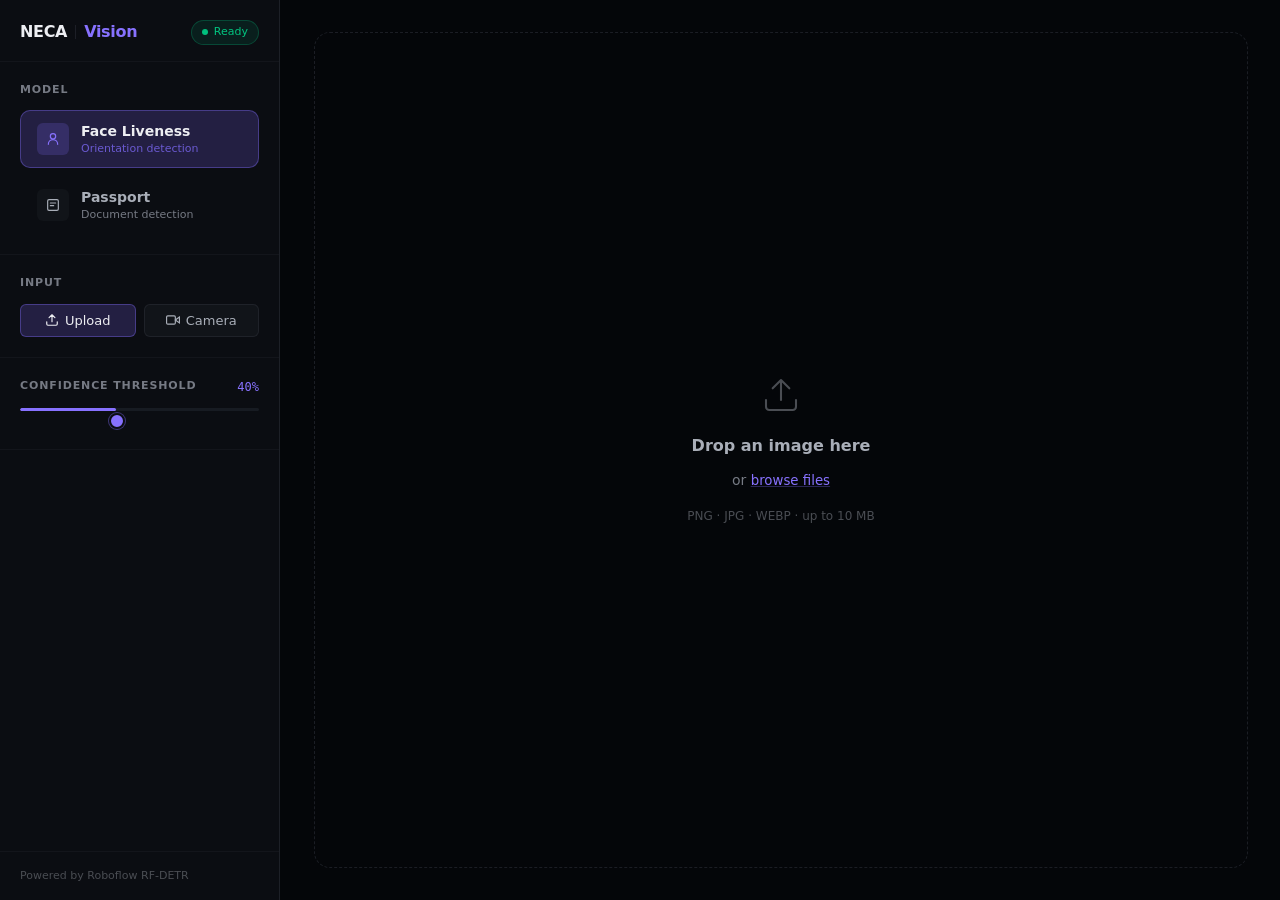
==== commit 3e8013ff: "fix: rename neca-tool.html to index.html to support Vercel root deployments" ====
--- a/index.html
+++ b/index.html
@@ -2,10 +2,10 @@
 <html lang="en">
 <head>
   <meta charset="UTF-8">
-  <meta http-equiv="refresh" content="0; url=v2/neca-tool.html">
+  <meta http-equiv="refresh" content="0; url=v2/index.html">
   <title>Redirecting to NECA Vision...</title>
 </head>
 <body>
-  <p>Redirecting to the new NECA Vision tool... If you are not redirected automatically, <a href="v2/neca-tool.html">click here</a>.</p>
+  <p>Redirecting to the new NECA Vision tool... If you are not redirected automatically, <a href="v2/index.html">click here</a>.</p>
 </body>
 </html>
